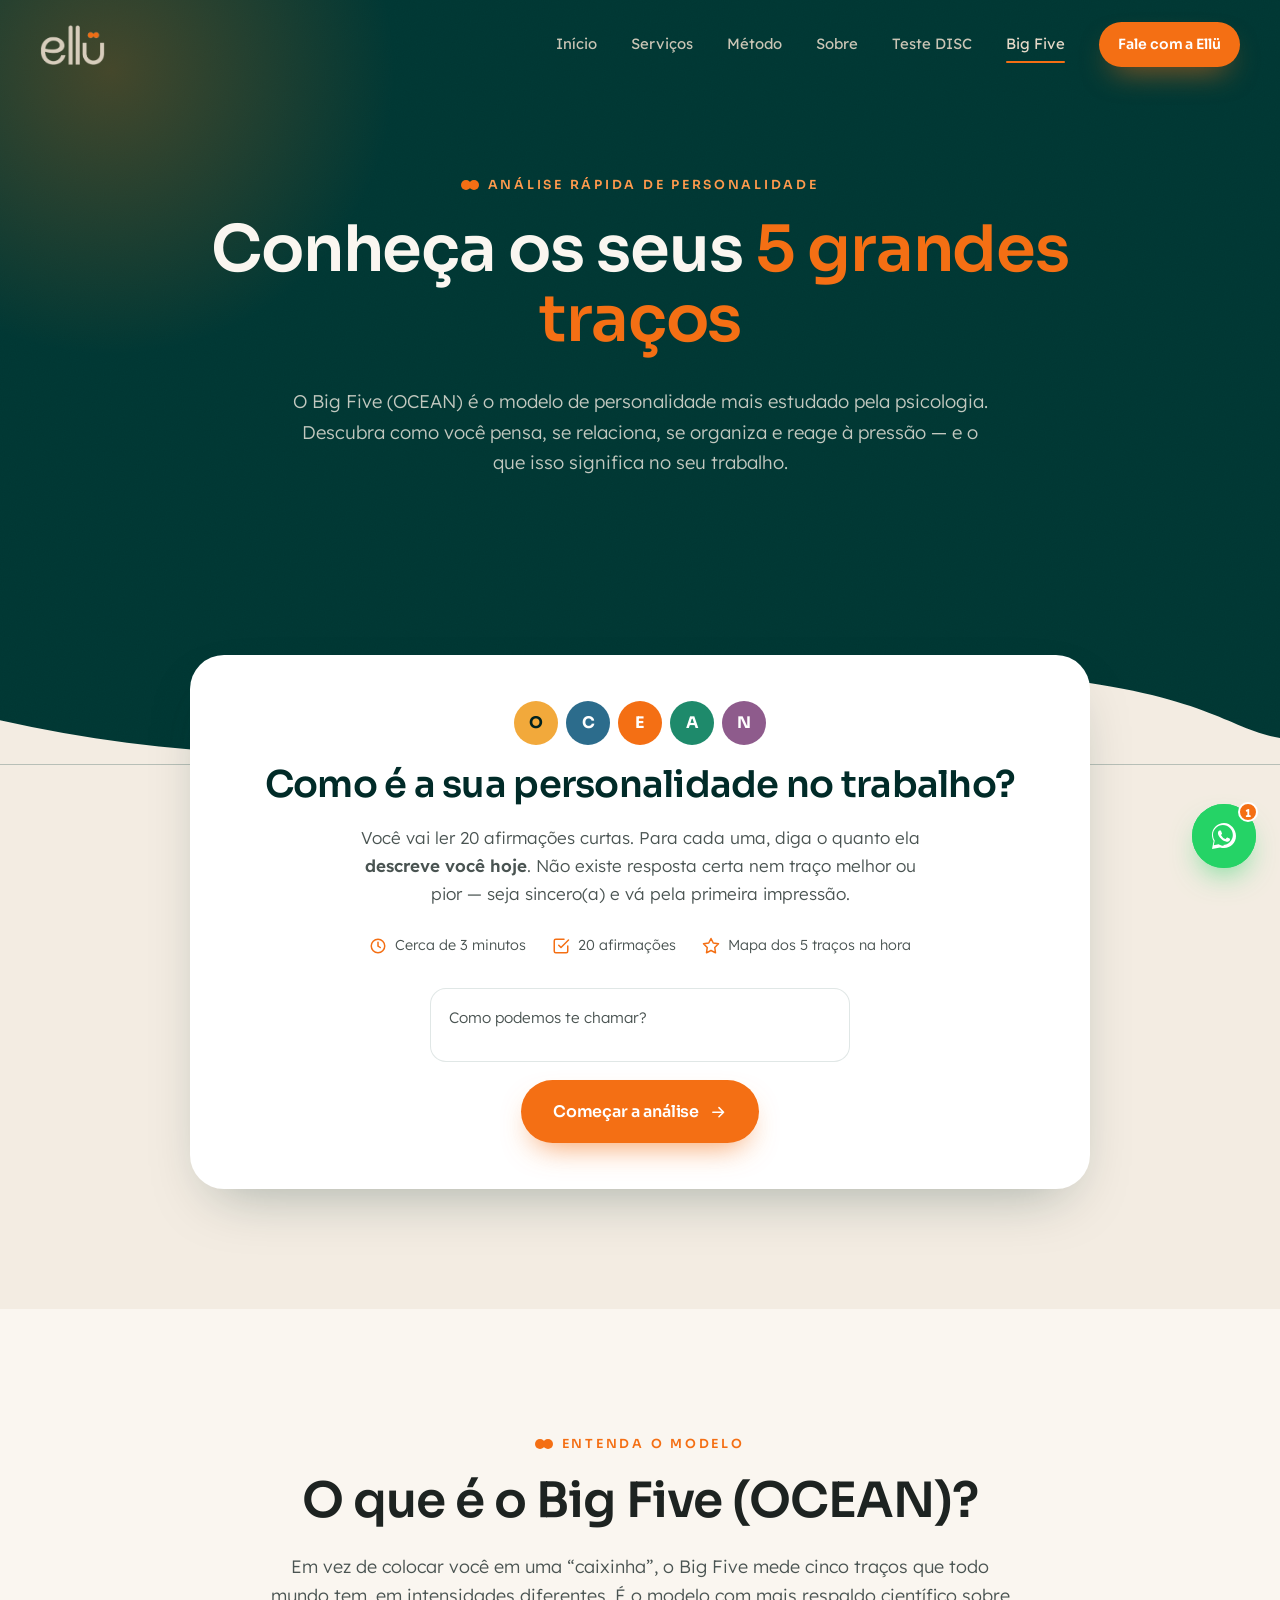
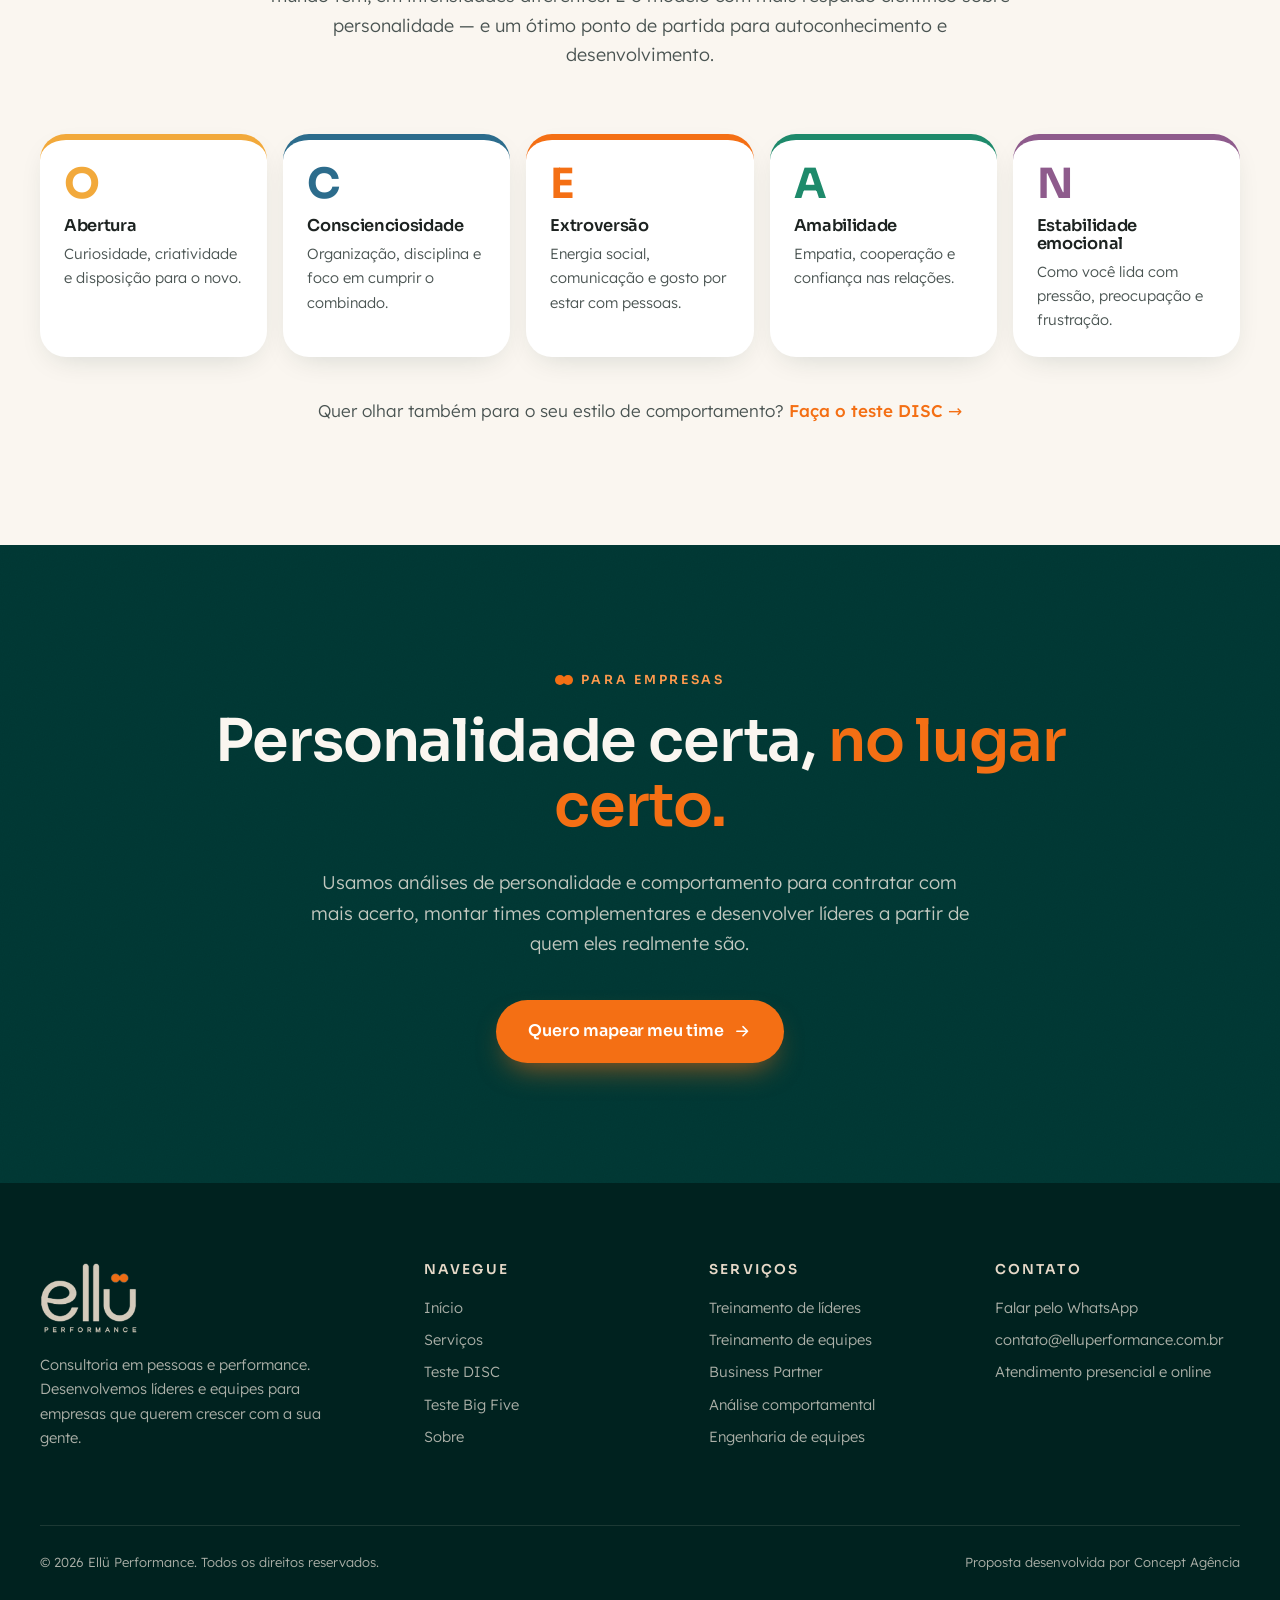
==== bigfive.html @ 571044a8 "Versao inicial do projeto" ====
<!DOCTYPE html>
<html lang="pt-BR">
<head>
  <meta charset="UTF-8">
  <meta name="viewport" content="width=device-width, initial-scale=1">
  <title>Teste Big Five gratuito — Ellü Performance</title>
  <meta name="description" content="Faça uma análise rápida dos seus 5 grandes traços de personalidade (Big Five / OCEAN) e veja como eles aparecem no seu trabalho.">
  <meta name="theme-color" content="#013A36">
  <link rel="icon" href="assets/img/logo-green.png">
  <link rel="preconnect" href="https://fonts.googleapis.com">
  <link rel="preconnect" href="https://fonts.gstatic.com" crossorigin>
  <link href="https://fonts.googleapis.com/css2?family=Lexend:wght@300;400;500&family=Sora:wght@300;400;600;700&display=swap" rel="stylesheet">
  <link rel="stylesheet" href="assets/css/style.css">
</head>
<body>

<header class="site-header">
  <div class="container">
    <a href="index.html" class="brand" aria-label="Ellü Performance — início"><img src="assets/img/logo-cream.png" alt="Ellü Performance"></a>
    <button class="nav-toggle" aria-label="Abrir menu" aria-expanded="false"><span></span><span></span><span></span></button>
    <nav class="nav">
      <a href="index.html">Início</a>
      <a href="servicos.html">Serviços</a>
      <a href="index.html#metodo">Método</a>
      <a href="index.html#sobre">Sobre</a>
      <a href="disc.html">Teste DISC</a>
      <a href="bigfive.html" class="is-active">Big Five</a>
      <a href="#" class="btn btn--orange" data-contact="menu">Fale com a Ellü</a>
    </nav>
  </div>
</header>

<main>
  <section class="page-hero grain on-dark" style="padding-bottom:0">
    <div class="container" style="text-align:center">
      <span class="eyebrow reveal"><span class="dots"></span> Análise rápida de personalidade</span>
      <h1 class="reveal" data-delay="1" style="margin-inline:auto">Conheça os seus <span class="hl">5 grandes traços</span></h1>
      <p class="lead reveal" data-delay="2" style="margin-inline:auto">O Big Five (OCEAN) é o modelo de personalidade mais estudado pela psicologia. Descubra como você pensa, se relaciona, se organiza e reage à pressão — e o que isso significa no seu trabalho.</p>
    </div>
    <svg class="wave" viewBox="0 0 1440 120" preserveAspectRatio="none" aria-hidden="true" style="margin-top:180px"><path fill="#F3ECE2" d="M0 70c180 40 360 50 560 20S960 0 1160 20s220 60 280 70v30H0z"/></svg>
  </section>

  <section class="disc-app">
    <div class="container">
      <div class="disc-card b5" id="bigfive">

        <!-- Intro -->
        <div class="disc-screen disc-intro is-active" data-screen="intro">
          <div class="b5-letters" aria-hidden="true"><span>O</span><span>C</span><span>E</span><span>A</span><span>N</span></div>
          <h2>Como é a sua personalidade no trabalho?</h2>
          <p>Você vai ler 20 afirmações curtas. Para cada uma, diga o quanto ela <strong>descreve você hoje</strong>. Não existe resposta certa nem traço melhor ou pior — seja sincero(a) e vá pela primeira impressão.</p>
          <div class="disc-facts">
            <span><svg viewBox="0 0 24 24" fill="none" stroke="currentColor" stroke-width="2" stroke-linecap="round"><circle cx="12" cy="12" r="9"/><path d="M12 7v5l3 2"/></svg> Cerca de 3 minutos</span>
            <span><svg viewBox="0 0 24 24" fill="none" stroke="currentColor" stroke-width="2" stroke-linecap="round" stroke-linejoin="round"><path d="M9 11l3 3L22 4"/><path d="M21 12v7a2 2 0 0 1-2 2H5a2 2 0 0 1-2-2V5a2 2 0 0 1 2-2h11"/></svg> 20 afirmações</span>
            <span><svg viewBox="0 0 24 24" fill="none" stroke="currentColor" stroke-width="2" stroke-linecap="round" stroke-linejoin="round"><path d="M12 2l3 6 7 1-5 5 1 7-6-3-6 3 1-7-5-5 7-1z"/></svg> Mapa dos 5 traços na hora</span>
          </div>
          <form class="disc-start" novalidate>
            <div class="qfield big"><input id="b5-name" name="nome" placeholder=" " autocomplete="given-name"><label for="b5-name">Como podemos te chamar?</label></div>
            <button type="submit" class="btn btn--orange btn--lg">Começar a análise
              <svg viewBox="0 0 24 24" fill="none" stroke="currentColor" stroke-width="2" stroke-linecap="round" stroke-linejoin="round"><path d="M5 12h14M13 6l6 6-6 6"/></svg></button>
          </form>
        </div>

        <!-- Afirmações -->
        <div class="disc-screen disc-q" data-screen="quiz">
          <div class="disc-q-top">
            <span class="disc-q-count">Afirmação <span class="qn">1</span> de 20</span>
            <div class="disc-bar b5-bar"><i></i></div>
          </div>
          <p class="b5-ask">O quanto esta frase descreve você?</p>
          <h3 class="disc-q-title b5-statement"></h3>
          <div class="likert" role="radiogroup" aria-label="Escolha de 1 a 5">
            <button type="button" class="lk" data-v="1"><i></i><span>Discordo totalmente</span></button>
            <button type="button" class="lk" data-v="2"><i></i><span>Discordo</span></button>
            <button type="button" class="lk" data-v="3"><i></i><span>Neutro</span></button>
            <button type="button" class="lk" data-v="4"><i></i><span>Concordo</span></button>
            <button type="button" class="lk" data-v="5"><i></i><span>Concordo totalmente</span></button>
          </div>
          <div class="qnav">
            <button type="button" class="qback disc-back"><svg viewBox="0 0 24 24" fill="none" stroke="currentColor" stroke-width="2" stroke-linecap="round" stroke-linejoin="round"><path d="M19 12H5M11 18l-6-6 6-6"/></svg> Voltar</button>
            <span class="tip">Dica: use as teclas 1 a 5</span>
          </div>
        </div>

        <!-- Processando -->
        <div class="disc-screen disc-loading" data-screen="loading">
          <div class="b5-spin"><i></i><i></i><i></i><i></i><i></i></div>
          <h3 style="color:var(--green-900)">Calculando seus 5 traços…</h3>
          <p style="color:var(--ink-soft)">Estamos desenhando o seu mapa de personalidade.</p>
        </div>

        <!-- Resultado -->
        <div class="disc-screen disc-result" data-screen="result"></div>

      </div>
    </div>
  </section>

  <!-- Os 5 fatores -->
  <section class="sec">
    <div class="container">
      <div class="sec-head center">
        <span class="eyebrow reveal"><span class="dots"></span> Entenda o modelo</span>
        <h2 class="reveal" data-delay="1">O que é o Big Five (OCEAN)?</h2>
        <p class="reveal" data-delay="2">Em vez de colocar você em uma “caixinha”, o Big Five mede cinco traços que todo mundo tem, em intensidades diferentes. É o modelo com mais respaldo científico sobre personalidade — e um ótimo ponto de partida para autoconhecimento e desenvolvimento.</p>
      </div>
      <div class="b5-grid">
        <div class="profile-card reveal" style="border-color:var(--b5-o)"><b style="color:var(--b5-o)">O</b><h3>Abertura</h3><p>Curiosidade, criatividade e disposição para o novo.</p></div>
        <div class="profile-card reveal" data-delay="1" style="border-color:var(--b5-c)"><b style="color:var(--b5-c)">C</b><h3>Conscienciosidade</h3><p>Organização, disciplina e foco em cumprir o combinado.</p></div>
        <div class="profile-card reveal" data-delay="2" style="border-color:var(--b5-e)"><b style="color:var(--b5-e)">E</b><h3>Extroversão</h3><p>Energia social, comunicação e gosto por estar com pessoas.</p></div>
        <div class="profile-card reveal" data-delay="3" style="border-color:var(--b5-a)"><b style="color:var(--b5-a)">A</b><h3>Amabilidade</h3><p>Empatia, cooperação e confiança nas relações.</p></div>
        <div class="profile-card reveal" data-delay="4" style="border-color:var(--b5-n)"><b style="color:var(--b5-n)">N</b><h3>Estabilidade emocional</h3><p>Como você lida com pressão, preocupação e frustração.</p></div>
      </div>
      <p class="b5-also reveal">Quer olhar também para o seu estilo de comportamento? <a href="disc.html">Faça o teste DISC →</a></p>
    </div>
  </section>

  <section class="sec sec--green grain on-dark cta-band">
    <div class="container">
      <span class="eyebrow reveal"><span class="dots"></span> Para empresas</span>
      <h2 class="reveal" data-delay="1" style="color:var(--cream-50)">Personalidade certa, <span class="hl">no lugar certo.</span></h2>
      <p class="reveal" data-delay="2" style="color:rgba(243,236,226,.8)">Usamos análises de personalidade e comportamento para contratar com mais acerto, montar times complementares e desenvolver líderes a partir de quem eles realmente são.</p>
      <div class="hero-ctas reveal" data-delay="3">
        <a href="#" class="btn btn--orange btn--lg" data-contact="big five - mapa do time">Quero mapear meu time
          <svg viewBox="0 0 24 24" fill="none" stroke="currentColor" stroke-width="2" stroke-linecap="round" stroke-linejoin="round"><path d="M5 12h14M13 6l6 6-6 6"/></svg></a>
      </div>
    </div>
  </section>
</main>

<footer class="site-footer">
  <div class="container">
    <div class="footer-grid">
      <div>
        <img class="logo" src="assets/img/logo-cream-full.png" alt="Ellü Performance">
        <p style="max-width:22em">Consultoria em pessoas e performance. Desenvolvemos líderes e equipes para empresas que querem crescer com a sua gente.</p>
      </div>
      <div>
        <h4>Navegue</h4>
        <ul><li><a href="index.html">Início</a></li><li><a href="servicos.html">Serviços</a></li><li><a href="disc.html">Teste DISC</a></li><li><a href="bigfive.html">Teste Big Five</a></li><li><a href="index.html#sobre">Sobre</a></li></ul>
      </div>
      <div>
        <h4>Serviços</h4>
        <ul><li><a href="servicos.html#lideres">Treinamento de líderes</a></li><li><a href="servicos.html#equipes">Treinamento de equipes</a></li><li><a href="servicos.html#business-partner">Business Partner</a></li><li><a href="servicos.html#analise">Análise comportamental</a></li><li><a href="servicos.html#engenharia">Engenharia de equipes</a></li></ul>
      </div>
      <div>
        <h4>Contato</h4>
        <ul><li><a href="#" data-contact="rodape">Falar pelo WhatsApp</a></li><li>contato@elluperformance.com.br</li><li>Atendimento presencial e online</li></ul>
      </div>
    </div>
    <div class="footer-bottom"><span>© <span id="year"></span> Ellü Performance. Todos os direitos reservados.</span><span>Proposta desenvolvida por Concept Agência</span></div>
  </div>
</footer>

<script src="assets/js/main.js"></script>
<script src="assets/js/bigfive.js"></script>
</body>
</html>
---- assets/css/style.css ----
/* =========================================================
   ELLÜ PERFORMANCE — Proposta de site (Concept Agência)
   Paleta e linguagem extraídas do logotipo e dos posts:
   verde-petróleo profundo, laranja vibrante, creme quente,
   formas em arco, círculos suaves e textura granulada.
   ========================================================= */

:root {
  --green-950: #00221F;
  --green-900: #012B28;
  --green-800: #013A36;
  --green-700: #0A4A44;
  --green-600: #145C54;
  --orange: #F46F14;
  --orange-600: #DE5E07;
  --orange-300: #FF9A4D;
  --cream: #E6D9C8;
  --cream-100: #F3ECE2;
  --cream-50: #FAF6F0;
  --ink: #1D2321;
  --ink-soft: #4A5452;
  --line: rgba(1, 58, 54, .12);

  --d: #F46F14;
  --i: #F2A93B;
  --s: #1E8A6B;
  --c: #2C6C8C;

  --font-display: "Sora", system-ui, sans-serif;
  --font-body: "Lexend", system-ui, sans-serif;

  --radius: 22px;
  --radius-lg: 36px;
  --shadow: 0 24px 60px -24px rgba(1, 43, 40, .35);
  --shadow-soft: 0 10px 30px -12px rgba(1, 43, 40, .18);
  --ease: cubic-bezier(.22, 1, .36, 1);
  --container: 1200px;
  --grain: url("data:image/svg+xml;utf8,<svg xmlns='http://www.w3.org/2000/svg' width='180' height='180'><filter id='n'><feTurbulence type='fractalNoise' baseFrequency='.85' numOctaves='3' stitchTiles='stitch'/><feColorMatrix values='0 0 0 0 0  0 0 0 0 0  0 0 0 0 0  0 0 0 .55 0'/></filter><rect width='100%' height='100%' filter='url(%23n)'/></svg>");
}

*, *::before, *::after { box-sizing: border-box; }
html { scroll-behavior: smooth; -webkit-text-size-adjust: 100%; }
body {
  margin: 0;
  font-family: var(--font-body);
  font-weight: 300;
  font-size: 17px;
  line-height: 1.65;
  color: var(--ink);
  background: var(--cream-50);
  -webkit-font-smoothing: antialiased;
  overflow-x: hidden;
}
main { overflow-x: clip; }
img { max-width: 100%; display: block; }
a { color: inherit; text-decoration: none; }
button { font: inherit; cursor: pointer; }
h1, h2, h3, h4 { font-family: var(--font-display); font-weight: 600; line-height: 1.1; margin: 0 0 .5em; letter-spacing: -.02em; }
p { margin: 0 0 1em; }
strong { font-weight: 600; }

.container { width: min(var(--container), 100% - 40px); margin-inline: auto; }
.sr-only { position: absolute; width: 1px; height: 1px; overflow: hidden; clip: rect(0 0 0 0); }

/* grain texture like the posts */
.grain { position: relative; isolation: isolate; }
.grain::after {
  content: ""; position: absolute; inset: 0; z-index: -1; pointer-events: none;
  background-image: var(--grain); opacity: .13; mix-blend-mode: overlay;
}

/* ---------- Brand motif: the two orange dots of the "ü" ---------- */
.dots { display: inline-flex; align-items: center; gap: 0; vertical-align: middle; }
.dots::before, .dots::after {
  content: ""; width: .62em; height: .62em; border-radius: 50%; background: var(--orange);
}
.dots::after { margin-left: -.14em; }

.eyebrow {
  display: inline-flex; align-items: center; gap: .7em;
  font-family: var(--font-display); font-size: .78rem; font-weight: 600;
  letter-spacing: .22em; text-transform: uppercase; color: var(--orange);
  margin-bottom: 1.2rem;
}
.eyebrow .dots { font-size: 1rem; }
.on-dark .eyebrow { color: var(--orange-300); }

.hl { color: var(--orange); }
.hl-box {
  display: inline; background: var(--green-800); color: var(--cream-50);
  padding: .02em .28em; border-radius: .22em; box-decoration-break: clone; -webkit-box-decoration-break: clone;
}
.hl-box--orange { background: var(--orange); color: #fff; }

/* ---------- Buttons ---------- */
.btn {
  display: inline-flex; align-items: center; justify-content: center; gap: .6em;
  border: 0; border-radius: 999px; padding: 1em 1.7em;
  font-family: var(--font-display); font-weight: 600; font-size: .95rem; letter-spacing: -.005em;
  transition: transform .35s var(--ease), box-shadow .35s var(--ease), background .25s, color .25s;
  white-space: nowrap;
}
.btn svg { width: 1.15em; height: 1.15em; flex: none; transition: transform .35s var(--ease); }
.btn:hover svg { transform: translateX(3px); }
.btn--orange { background: var(--orange); color: #fff; box-shadow: 0 14px 30px -12px rgba(244, 111, 20, .7); }
.btn--orange:hover { background: var(--orange-600); transform: translateY(-2px); }
.btn--green { background: var(--green-800); color: var(--cream-50); }
.btn--green:hover { background: var(--green-700); transform: translateY(-2px); }
.btn--ghost { background: transparent; color: currentColor; box-shadow: inset 0 0 0 1.5px currentColor; }
.btn--ghost:hover { background: rgba(255,255,255,.08); transform: translateY(-2px); }
.btn--cream { background: var(--cream-50); color: var(--green-800); }
.btn--cream:hover { background: #fff; transform: translateY(-2px); }
.btn--lg { padding: 1.15em 2em; font-size: 1rem; }

/* ---------- Header ---------- */
.site-header {
  position: fixed; inset: 0 0 auto; z-index: 50;
  transition: background .4s var(--ease), box-shadow .4s, padding .4s var(--ease);
  padding: 22px 0;
}
.site-header.is-solid { background: rgba(1, 43, 40, .94); backdrop-filter: blur(14px); padding: 12px 0; box-shadow: 0 10px 30px -18px rgba(0,0,0,.5); }
.site-header .container { display: flex; align-items: center; justify-content: space-between; gap: 24px; }
.brand img { height: 40px; width: auto; transition: height .4s var(--ease); }
.site-header.is-solid .brand img { height: 34px; }
.nav { display: flex; align-items: center; gap: 34px; }
.nav a:not(.btn) {
  color: var(--cream); font-size: .93rem; font-weight: 400; position: relative; opacity: .88;
}
.nav a:not(.btn)::after {
  content: ""; position: absolute; left: 0; right: 0; bottom: -6px; height: 2px; border-radius: 2px;
  background: var(--orange); transform: scaleX(0); transform-origin: left; transition: transform .35s var(--ease);
}
.nav a:not(.btn):hover, .nav a.is-active { opacity: 1; }
.nav a:not(.btn):hover::after, .nav a.is-active::after { transform: scaleX(1); }
.nav .btn { padding: .78em 1.35em; font-size: .88rem; }
.nav-toggle { display: none; background: none; border: 0; width: 44px; height: 44px; padding: 10px; color: var(--cream); }
.nav-toggle span { display: block; height: 2px; background: currentColor; border-radius: 2px; margin: 5px 0; transition: transform .3s, opacity .3s; }

/* ---------- Hero ---------- */
.hero {
  position: relative; background: var(--green-800); color: var(--cream-50);
  padding: 128px 0 0; overflow: hidden;
}
.hero::before { /* soft glow circles like the posts */
  content: ""; position: absolute; width: 760px; height: 760px; border-radius: 50%;
  right: -180px; top: -160px; background: radial-gradient(circle, rgba(20,92,84,.85), rgba(20,92,84,0) 68%);
}
.hero .container { position: relative; display: grid; grid-template-columns: 1.1fr .9fr; gap: 48px; align-items: end; }
.hero h1 { font-size: clamp(2.3rem, 4vw, 3.6rem); font-weight: 600; letter-spacing: -.03em; line-height: 1.06; margin-bottom: .55em; }
.hero h1 .ln { display: block; }
.hero h1 .thin { font-weight: 300; }
.hero-copy { padding-bottom: 96px; }
.hero-copy p.lead { font-size: 1.15rem; color: rgba(243,236,226,.82); max-width: 30em; margin-bottom: 2em; }
.hero-ctas { display: flex; flex-wrap: wrap; gap: 14px; }
.hero-proof { display: flex; align-items: center; gap: 14px; margin-top: 36px; font-size: .9rem; color: rgba(243,236,226,.7); }
.hero-proof .chips { display: flex; }
.hero-proof .chips span {
  width: 38px; height: 38px; border-radius: 50%; display: grid; place-items: center;
  font-family: var(--font-display); font-weight: 700; font-size: .8rem; color: #fff;
  border: 2px solid var(--green-800); margin-left: -8px;
}
.hero-proof .chips span:first-child { margin-left: 0; }

.hero-visual { position: relative; justify-self: center; width: min(440px, 100%); }
.arch {
  position: relative; border-radius: 999px 999px 0 0; overflow: hidden; aspect-ratio: 334 / 600;
  background: var(--green-700);
}
.arch img { width: 100%; height: 100%; object-fit: cover; object-position: top center; }
.hero-visual { width: min(520px, 100%); }
.hero .arch { box-shadow: 0 0 0 1px rgba(230,217,200,.22); aspect-ratio: 520 / 650; }
.hero .arch img { object-position: center 18%; }
.hero > .wave { position: relative; z-index: 1; margin-top: -4vw; margin-bottom: -2px; }
.marquee + .sec { padding-top: 96px; }
@media (min-width: 901px) { .hero .float-card--a { top: 15%; } }
.hero-visual .ring {
  position: absolute; inset: -26px -26px auto; aspect-ratio: 1; border: 1.5px solid rgba(244,111,20,.55); border-radius: 50%;
  pointer-events: none; animation: spin 40s linear infinite; border-style: dashed;
}
@keyframes spin { to { transform: rotate(360deg); } }
.float-card {
  position: absolute; background: var(--cream-50); color: var(--ink); border-radius: 18px;
  padding: 14px 18px; box-shadow: var(--shadow); font-size: .82rem; line-height: 1.35; display: flex; gap: 12px; align-items: center;
  animation: bob 6s ease-in-out infinite;
}
.float-card strong { display: block; font-family: var(--font-display); font-size: .92rem; color: var(--green-800); }
.float-card .ico { width: 40px; height: 40px; border-radius: 12px; display: grid; place-items: center; background: var(--orange); color: #fff; flex: none; }
.float-card .ico svg { width: 20px; height: 20px; }
.float-card--a { left: -70px; top: 30%; }
.float-card--b { right: -40px; bottom: 16%; animation-delay: -3s; }
@keyframes bob { 50% { transform: translateY(-10px); } }

.wave { display: block; width: 100%; height: auto; margin-top: -1px; }

/* ---------- Marquee ---------- */
/* Minimal straight ticker: thin lines, brand-green words, small orange "ü" dots, soft faded edges */
.marquee {
  width: min(var(--container), 100% - 40px); margin: 14px auto 0; overflow: hidden; padding: 22px 0;
  border-block: 1px solid var(--line); color: var(--green-800);
  -webkit-mask-image: linear-gradient(90deg, transparent, #000 12%, #000 88%, transparent);
          mask-image: linear-gradient(90deg, transparent, #000 12%, #000 88%, transparent);
}
.marquee__track { display: flex; gap: 40px; width: max-content; animation: marquee 48s linear infinite; }
.marquee span { font-family: var(--font-display); font-weight: 400; font-size: 1.05rem; letter-spacing: .01em; display: inline-flex; align-items: center; gap: 40px; white-space: nowrap; }
.marquee span::after { content: ""; width: 5px; height: 5px; border-radius: 50%; background: var(--orange); box-shadow: 7px 0 0 var(--orange); margin-right: 7px; }
@keyframes marquee { to { transform: translateX(-50%); } }

/* ---------- Sections ---------- */
.sec { padding: 120px 0; position: relative; }
.sec--cream { background: var(--cream-100); }
.sec--green { background: var(--green-800); color: var(--cream-50); }
.sec--deep { background: var(--green-900); color: var(--cream-50); }
.sec--orange { background: var(--orange); color: var(--green-950); overflow: hidden; }
.sec-head { max-width: 760px; margin-bottom: 64px; }
.sec-head.center { margin-inline: auto; text-align: center; }
.sec-head h2 { font-size: clamp(2rem, 3.8vw, 3.2rem); }
.sec-head p { font-size: 1.12rem; color: var(--ink-soft); }
.on-dark .sec-head p, .sec--green .sec-head p, .sec--deep .sec-head p { color: rgba(243,236,226,.75); }

/* bubbles for orange sections */
.bubbles span { position: absolute; border-radius: 50%; background: rgba(255,255,255,.09); pointer-events: none; }

/* ---------- Pain section ---------- */
.pain-grid { display: grid; grid-template-columns: .9fr 1.1fr; gap: 70px; align-items: center; }
.pain-photo { position: relative; }
.pain-photo .arch { aspect-ratio: 4/5; border-radius: 280px 280px 28px 28px; }
.pain-photo .tag {
  position: absolute; right: -24px; bottom: 40px; background: var(--green-800); color: var(--cream-50);
  border-radius: 20px; padding: 20px 22px; max-width: 250px; font-size: .9rem; box-shadow: var(--shadow);
}
.pain-photo .tag b { font-family: var(--font-display); font-size: 1.05rem; color: var(--orange-300); display: block; margin-bottom: 4px; }
.pain-list { list-style: none; padding: 0; margin: 28px 0 36px; display: grid; gap: 12px; }
.pain-list li {
  display: flex; gap: 14px; align-items: flex-start; background: #fff; border-radius: 16px; padding: 16px 18px;
  box-shadow: var(--shadow-soft); font-size: .98rem; transition: transform .35s var(--ease);
}
.pain-list li:hover { transform: translateX(6px); }
.pain-list li::before {
  content: ""; flex: none; width: 26px; height: 26px; border-radius: 50%; margin-top: 1px;
  background: var(--orange) url("data:image/svg+xml;utf8,<svg xmlns='http://www.w3.org/2000/svg' viewBox='0 0 24 24' fill='none' stroke='white' stroke-width='3' stroke-linecap='round'><path d='M12 7v6M12 17h.01'/></svg>") center/16px no-repeat;
}

/* ---------- Services cards ---------- */
.svc-grid { display: grid; grid-template-columns: repeat(6, 1fr); gap: 20px; }
.svc-card {
  grid-column: span 2; position: relative; background: #fff; border-radius: var(--radius-lg); padding: 34px 30px 30px;
  display: flex; flex-direction: column; min-height: 330px; overflow: hidden;
  transition: transform .45s var(--ease), box-shadow .45s var(--ease), background .45s, color .45s;
  box-shadow: var(--shadow-soft);
}
.svc-card:nth-child(4), .svc-card:nth-child(5) { grid-column: span 3; }
.svc-card .num { font-family: var(--font-display); font-size: .82rem; color: var(--orange); font-weight: 600; letter-spacing: .1em; }
.svc-card .icon {
  width: 62px; height: 62px; border-radius: 20px; background: var(--cream-100); display: grid; place-items: center;
  color: var(--green-800); margin: 18px 0 22px; transition: background .45s, color .45s;
}
.svc-card .icon svg { width: 30px; height: 30px; }
.svc-card h3 { font-size: 1.4rem; margin-bottom: .45em; }
.svc-card p { color: var(--ink-soft); font-size: .96rem; flex: 1; transition: color .45s; }
.svc-card .more { font-family: var(--font-display); font-weight: 600; font-size: .9rem; color: var(--green-800); display: inline-flex; gap: 8px; align-items: center; transition: color .45s, gap .35s var(--ease); }
.svc-card .more svg { width: 18px; height: 18px; }
.svc-card::before {
  content: ""; position: absolute; width: 260px; height: 260px; border-radius: 50%; right: -120px; top: -120px;
  background: var(--orange); opacity: .08; transition: transform .6s var(--ease), opacity .45s;
}
.svc-card:hover { transform: translateY(-8px); background: var(--green-800); color: var(--cream-50); box-shadow: var(--shadow); }
.svc-card:hover p { color: rgba(243,236,226,.78); }
.svc-card:hover .icon { background: var(--orange); color: #fff; }
.svc-card:hover .more { color: var(--orange-300); gap: 14px; }
.svc-card:hover::before { transform: scale(1.6); opacity: .18; }

/* ---------- DISC teaser ---------- */
.disc-teaser { display: grid; grid-template-columns: 1fr 1fr; gap: 70px; align-items: center; }
.disc-quad { display: grid; grid-template-columns: 1fr 1fr; gap: 14px; position: relative; }
.disc-quad .q {
  aspect-ratio: 1; border-radius: 28px; padding: 26px; display: flex; flex-direction: column; align-items: center; justify-content: center; gap: 8px;
  color: #fff; position: relative; overflow: hidden; transition: transform .45s var(--ease); text-align: center;
}
.disc-quad .q:hover { transform: scale(1.03); }
.disc-quad .q:nth-child(1) { background: var(--d); border-radius: 160px 28px 28px 28px; }
.disc-quad .q:nth-child(2) { background: var(--i); border-radius: 28px 160px 28px 28px; color: var(--green-950); }
.disc-quad .q:nth-child(3) { background: var(--c); border-radius: 28px 28px 28px 160px; }
.disc-quad .q:nth-child(4) { background: var(--s); border-radius: 28px 28px 160px 28px; }
.disc-quad .q b { font-family: var(--font-display); font-size: 4.4rem; line-height: 1; font-weight: 700; }
.disc-quad .q span { font-family: var(--font-display); font-weight: 600; font-size: 1.05rem; }
.disc-quad .q:nth-child(1), .disc-quad .q:nth-child(2) { justify-content: flex-start; padding-top: 22%; }
.disc-quad .q:nth-child(3), .disc-quad .q:nth-child(4) { justify-content: flex-end; padding-bottom: 22%; }
.disc-quad .q:nth-child(3) b, .disc-quad .q:nth-child(4) b { order: -1; }
.disc-quad .center {
  position: absolute; left: 50%; top: 50%; translate: -50% -50%; width: 120px; height: 120px; border-radius: 50%;
  background: var(--green-900); color: var(--cream); display: grid; place-items: center; text-align: center;
  font-family: var(--font-display); font-size: .78rem; font-weight: 600; letter-spacing: .1em; text-transform: uppercase;
  box-shadow: 0 0 0 10px var(--green-800);
}
.check-list { list-style: none; padding: 0; margin: 0 0 34px; display: grid; gap: 10px; }
.check-list li { display: flex; gap: 12px; align-items: flex-start; }
.check-list li::before {
  content: ""; flex: none; width: 22px; height: 22px; margin-top: 3px; border-radius: 50%;
  background: var(--orange) url("data:image/svg+xml;utf8,<svg xmlns='http://www.w3.org/2000/svg' viewBox='0 0 24 24' fill='none' stroke='white' stroke-width='3.2' stroke-linecap='round' stroke-linejoin='round'><path d='M5 12.5l4.5 4.5L19 7.5'/></svg>") center/13px no-repeat;
}

/* ---------- Method ---------- */
.steps { display: grid; grid-template-columns: repeat(4, 1fr); gap: 24px; counter-reset: step; position: relative; }
.steps::before { content: ""; position: absolute; left: 6%; right: 6%; top: 34px; height: 2px; background: repeating-linear-gradient(90deg, rgba(230,217,200,.35) 0 8px, transparent 8px 16px); }
.step { position: relative; }
.step .n {
  width: 68px; height: 68px; border-radius: 50%; background: var(--green-800); border: 2px solid var(--orange);
  display: grid; place-items: center; font-family: var(--font-display); font-weight: 700; font-size: 1.3rem; color: var(--orange-300);
  margin-bottom: 26px; position: relative; transition: background .4s, color .4s;
}
.step:hover .n { background: var(--orange); color: #fff; }
.step h3 { font-size: 1.25rem; }
.step p { color: rgba(243,236,226,.72); font-size: .95rem; }

/* ---------- About ---------- */
.about { display: grid; grid-template-columns: .85fr 1.15fr; gap: 80px; align-items: center; }
.about-photo { position: relative; }
.about-photo .arch { aspect-ratio: 390 / 640; border-radius: 999px 999px 32px 32px; }
.about-photo .badge {
  position: absolute; left: -30px; bottom: 50px; width: 140px; height: 140px; border-radius: 50%;
  background: var(--green-800); color: var(--cream); display: grid; place-items: center; text-align: center;
  font-family: var(--font-display); font-size: .78rem; font-weight: 600; line-height: 1.3; padding: 18px; box-shadow: var(--shadow);
}
.about-photo .badge img { width: 74px; margin: 0 auto 6px; }
.about h2 { font-size: clamp(2rem, 3.6vw, 3rem); }
.quote {
  margin: 34px 0; padding: 28px 30px 28px 34px; border-left: 4px solid var(--orange); background: #fff; border-radius: 0 22px 22px 0;
  font-size: 1.08rem; box-shadow: var(--shadow-soft);
}
.quote cite { display: block; margin-top: 12px; font-style: normal; font-size: .85rem; color: var(--ink-soft); }
.quote cite b { color: var(--orange); font-weight: 600; }
.media-pill {
  display: inline-flex; align-items: center; gap: 10px; border: 1.5px solid var(--green-800); color: var(--green-800);
  padding: .55em 1.1em; border-radius: 12px; font-family: var(--font-display); font-weight: 600; font-size: .9rem; margin-bottom: 18px;
}
.media-pill svg { width: 18px; height: 18px; }

/* ---------- Instagram ---------- */
.insta-grid { display: grid; grid-template-columns: repeat(4, 1fr); gap: 16px; }
.insta-grid a { position: relative; border-radius: 20px; overflow: hidden; aspect-ratio: 4/5; display: block; }
.insta-grid img { width: 100%; height: 100%; object-fit: cover; transition: transform .7s var(--ease); }
.insta-grid a::after {
  content: ""; position: absolute; inset: 0; background: rgba(1,43,40,.55) url("data:image/svg+xml;utf8,<svg xmlns='http://www.w3.org/2000/svg' viewBox='0 0 24 24' fill='none' stroke='white' stroke-width='1.8'><rect x='3' y='3' width='18' height='18' rx='5'/><circle cx='12' cy='12' r='4'/><circle cx='17.5' cy='6.5' r='.6' fill='white'/></svg>") center/44px no-repeat;
  opacity: 0; transition: opacity .4s;
}
.insta-grid a:hover img { transform: scale(1.06); }
.insta-grid a:hover::after { opacity: 1; }

/* ---------- CTA band ---------- */
.cta-band { text-align: center; }
.cta-band h2 { font-size: clamp(2.2rem, 4.6vw, 4rem); max-width: 16em; margin-inline: auto; color: var(--green-950); }
.cta-band p { font-size: 1.15rem; max-width: 36em; margin: 0 auto 2.2em; color: rgba(0,34,31,.8); }
.cta-band .hero-ctas { justify-content: center; }

/* ---------- Footer ---------- */
.site-footer { background: var(--green-950); color: rgba(243,236,226,.7); padding: 80px 0 34px; font-size: .92rem; }
.footer-grid { display: grid; grid-template-columns: 1.4fr 1fr 1fr 1fr; gap: 40px; }
.site-footer h4 { color: var(--cream); font-size: .85rem; letter-spacing: .16em; text-transform: uppercase; margin-bottom: 18px; }
.site-footer ul { list-style: none; margin: 0; padding: 0; display: grid; gap: 8px; }
.site-footer a:hover { color: var(--orange-300); }
.site-footer .logo { height: 70px; width: auto; margin-bottom: 20px; }
.footer-bottom { margin-top: 60px; padding-top: 26px; border-top: 1px solid rgba(230,217,200,.12); display: flex; justify-content: space-between; gap: 20px; flex-wrap: wrap; font-size: .82rem; }
.socials { display: flex; gap: 10px; margin-top: 20px; }
.socials a { width: 42px; height: 42px; border-radius: 50%; border: 1px solid rgba(230,217,200,.25); display: grid; place-items: center; transition: background .3s, border-color .3s; }
.socials a:hover { background: var(--orange); border-color: var(--orange); color: #fff; }
.socials svg { width: 18px; height: 18px; }

/* ---------- Page hero (inner pages) ---------- */
.page-hero { background: var(--green-800); color: var(--cream-50); padding: 170px 0 0; position: relative; overflow: hidden; }
.page-hero::before {
  content: ""; position: absolute; width: 620px; height: 620px; border-radius: 50%; left: -200px; top: -240px;
  background: radial-gradient(circle, rgba(244,111,20,.28), rgba(244,111,20,0) 65%);
}
.page-hero .container { position: relative; }
.page-hero h1 { font-size: clamp(2.4rem, 5vw, 4.2rem); max-width: 14em; }
.page-hero p.lead { font-size: 1.15rem; color: rgba(243,236,226,.8); max-width: 38em; }
.page-hero .wave { margin-top: 70px; }

/* ---------- Services page ---------- */
.svc-detail { display: grid; grid-template-columns: 1fr 1fr; gap: 80px; align-items: center; padding: 70px 0; border-bottom: 1px solid var(--line); }
.svc-detail:last-child { border-bottom: 0; }
.svc-detail:nth-child(even) .svc-media { order: 2; }
.svc-media { position: relative; border-radius: var(--radius-lg); overflow: hidden; aspect-ratio: 5/4; }
.svc-media img { width: 100%; height: 100%; object-fit: cover; }
.svc-media--shape { display: grid; place-items: center; background: var(--green-800); }
.svc-media--orange { background: var(--orange); }
.svc-media--cream { background: var(--cream); }
.svc-media .big-ico { width: 46%; color: var(--cream); position: relative; z-index: 1; }
.svc-media--orange .big-ico { color: #fff; }
.svc-media--cream .big-ico { color: var(--green-800); }
.svc-media .circ { position: absolute; border-radius: 50%; background: rgba(255,255,255,.08); }
.svc-media--cream .circ { background: rgba(1,58,54,.06); }
.svc-detail .label { font-family: var(--font-display); color: var(--orange); font-weight: 600; font-size: .85rem; letter-spacing: .18em; text-transform: uppercase; margin-bottom: 14px; display: block; }
.svc-detail h2 { font-size: clamp(1.9rem, 3.2vw, 2.7rem); }
.svc-detail p { color: var(--ink-soft); }
.svc-meta { display: grid; grid-template-columns: 1fr 1fr; gap: 14px; margin: 26px 0 30px; }
.svc-meta div { background: #fff; border-radius: 16px; padding: 16px 18px; box-shadow: var(--shadow-soft); }
.svc-meta b { display: block; font-family: var(--font-display); font-size: .78rem; letter-spacing: .12em; text-transform: uppercase; color: var(--orange); margin-bottom: 4px; font-weight: 600; }
.svc-meta span { font-size: .93rem; }
.svc-detail { scroll-margin-top: 110px; }
.svc-nav { position: sticky; top: 58px; z-index: 20; background: var(--cream-50); border-bottom: 1px solid var(--line); }
.svc-nav .container { display: flex; gap: 8px; overflow-x: auto; padding: 14px 0; scrollbar-width: none; }
.svc-nav a { flex: none; padding: .55em 1.1em; border-radius: 999px; font-size: .88rem; font-weight: 400; color: var(--green-800); border: 1px solid var(--line); transition: background .3s, color .3s; }
.svc-nav a:hover, .svc-nav a.is-active { background: var(--green-800); color: var(--cream-50); }

.formats { display: grid; grid-template-columns: repeat(3, 1fr); gap: 20px; }
.format { border: 1px solid rgba(230,217,200,.18); border-radius: var(--radius); padding: 30px; transition: background .4s, border-color .4s; }
.format:hover { background: rgba(255,255,255,.04); border-color: var(--orange); }
.format h3 { font-size: 1.25rem; }
.format p { color: rgba(243,236,226,.72); font-size: .95rem; margin: 0; }
.format .ico { width: 52px; height: 52px; border-radius: 16px; background: var(--orange); color: #fff; display: grid; place-items: center; margin-bottom: 20px; }
.format .ico svg { width: 26px; height: 26px; }

.faq { max-width: 860px; margin: 0 auto; display: grid; gap: 12px; }
.faq details { background: #fff; border-radius: 18px; padding: 0 26px; box-shadow: var(--shadow-soft); }
.faq summary { list-style: none; cursor: pointer; padding: 22px 0; font-family: var(--font-display); font-weight: 600; font-size: 1.05rem; display: flex; justify-content: space-between; gap: 20px; align-items: center; }
.faq summary::-webkit-details-marker { display: none; }
.faq summary::after { content: "+"; flex: none; width: 32px; height: 32px; border-radius: 50%; background: var(--cream-100); display: grid; place-items: center; font-size: 1.3rem; color: var(--orange); transition: transform .3s var(--ease), background .3s; }
.faq details[open] summary::after { transform: rotate(45deg); background: var(--orange); color: #fff; }
.faq details p { color: var(--ink-soft); padding-bottom: 22px; margin: 0; }

/* ---------- Reveal animation ---------- */
.reveal { opacity: 0; transform: translateY(34px); transition: opacity .9s var(--ease), transform .9s var(--ease); }
.reveal.is-in { opacity: 1; transform: none; }
.reveal[data-delay="1"] { transition-delay: .1s; }
.reveal[data-delay="2"] { transition-delay: .2s; }
.reveal[data-delay="3"] { transition-delay: .3s; }
.reveal[data-delay="4"] { transition-delay: .4s; }

/* =========================================================
   Floating WhatsApp
   ========================================================= */
.wa-float {
  position: fixed; right: 24px; bottom: 24px; z-index: 60; display: flex; align-items: center; gap: 12px;
  border: 0; background: none; padding: 0;
}
.wa-float .bubble {
  background: #fff; color: var(--ink); font-size: .85rem; line-height: 1.35; padding: 12px 16px; border-radius: 16px 16px 4px 16px;
  box-shadow: var(--shadow); max-width: 230px; text-align: left; opacity: 0; transform: translateY(8px) scale(.96);
  transition: opacity .4s var(--ease), transform .4s var(--ease); pointer-events: none;
}
.wa-float .bubble b { font-family: var(--font-display); color: var(--green-800); }
.wa-float.show-bubble .bubble { opacity: 1; transform: none; }
.wa-float .wa-btn {
  width: 64px; height: 64px; border-radius: 50%; background: #25D366; color: #fff; display: grid; place-items: center; flex: none;
  box-shadow: 0 14px 30px -10px rgba(37,211,102,.7); position: relative; transition: transform .35s var(--ease);
}
.wa-float .wa-btn::before { content: ""; position: absolute; inset: 0; border-radius: 50%; border: 2px solid #25D366; animation: pulse 2.2s ease-out infinite; }
.wa-float:hover .wa-btn { transform: scale(1.08); }
.wa-float .wa-btn svg { width: 32px; height: 32px; }
.wa-float .wa-btn i { position: absolute; top: -2px; right: -2px; width: 20px; height: 20px; border-radius: 50%; background: var(--orange); color: #fff; font-style: normal; font-size: .7rem; font-weight: 700; display: grid; place-items: center; border: 2px solid #fff; }
@keyframes pulse { from { transform: scale(1); opacity: .8; } to { transform: scale(1.6); opacity: 0; } }

/* =========================================================
   Qualification popup
   ========================================================= */
.qmodal { position: fixed; inset: 0; z-index: 100; display: grid; place-items: center; padding: 20px; visibility: hidden; }
.qmodal.is-open { visibility: visible; }
.qmodal__backdrop { position: absolute; inset: 0; background: rgba(0,26,24,.72); backdrop-filter: blur(6px); opacity: 0; transition: opacity .4s; }
.qmodal.is-open .qmodal__backdrop { opacity: 1; }
.qmodal__card {
  position: relative; width: min(620px, 100%); max-height: calc(100dvh - 40px); overflow: auto;
  background: var(--cream-50); border-radius: 30px; box-shadow: 0 40px 100px -30px rgba(0,0,0,.6);
  opacity: 0; transform: translateY(30px) scale(.97); transition: opacity .45s var(--ease), transform .45s var(--ease);
}
.qmodal.is-open .qmodal__card { opacity: 1; transform: none; }
.qmodal__top {
  background: var(--green-800); color: var(--cream-50); padding: 26px 30px 22px; position: relative; overflow: hidden;
}
.qmodal__top::before { content: ""; position: absolute; right: -70px; top: -90px; width: 220px; height: 220px; border-radius: 50%; background: rgba(244,111,20,.22); }
.qmodal__brand { display: flex; align-items: center; gap: 12px; position: relative; }
.qmodal__brand .av { width: 46px; height: 46px; border-radius: 50%; overflow: hidden; border: 2px solid var(--orange); flex: none; }
.qmodal__brand .av img { width: 100%; height: 100%; object-fit: cover; object-position: top; }
.qmodal__brand b { font-family: var(--font-display); display: block; font-size: .98rem; }
.qmodal__brand small { font-size: .78rem; color: rgba(243,236,226,.7); display: flex; align-items: center; gap: 6px; }
.qmodal__brand small::before { content: ""; width: 8px; height: 8px; border-radius: 50%; background: #3BD67A; }
.qmodal__close { position: absolute; right: 18px; top: 18px; width: 38px; height: 38px; border-radius: 50%; border: 0; background: rgba(255,255,255,.1); color: var(--cream-50); display: grid; place-items: center; z-index: 2; transition: background .3s; }
.qmodal__close:hover { background: var(--orange); }
.qmodal__close svg { width: 18px; height: 18px; }
.qprogress { margin-top: 20px; display: flex; align-items: center; gap: 12px; font-size: .78rem; color: rgba(243,236,226,.75); position: relative; }
.qprogress__bar { flex: 1; height: 6px; background: rgba(255,255,255,.12); border-radius: 6px; overflow: hidden; }
.qprogress__bar i { display: block; height: 100%; width: 0; background: linear-gradient(90deg, var(--orange), var(--orange-300)); border-radius: 6px; transition: width .6s var(--ease); }

.qbody { padding: 30px 30px 26px; }
.qstep { display: none; animation: stepIn .5s var(--ease); }
.qstep.is-active { display: block; }
@keyframes stepIn { from { opacity: 0; transform: translateX(24px); } to { opacity: 1; transform: none; } }
.qstep.back { animation-name: stepBack; }
@keyframes stepBack { from { opacity: 0; transform: translateX(-24px); } to { opacity: 1; transform: none; } }
.qstep .kicker { font-family: var(--font-display); font-size: .74rem; font-weight: 600; letter-spacing: .2em; text-transform: uppercase; color: var(--orange); margin-bottom: 10px; display: block; }
.qstep h3 { font-size: clamp(1.35rem, 3vw, 1.7rem); color: var(--green-900); margin-bottom: .35em; }
.qstep .hint { color: var(--ink-soft); font-size: .92rem; margin-bottom: 22px; }
.qopts { display: grid; gap: 10px; }
.qopts.two { grid-template-columns: 1fr 1fr; }
.qopt {
  position: relative; display: flex; align-items: center; gap: 14px; text-align: left; width: 100%;
  background: #fff; border: 1.5px solid var(--line); border-radius: 16px; padding: 14px 16px; color: var(--ink); font-size: .95rem; font-weight: 400;
  transition: border-color .25s, background .25s, transform .25s var(--ease), box-shadow .25s;
}
.qopt:hover { border-color: var(--orange); transform: translateY(-2px); box-shadow: var(--shadow-soft); }
.qopt .k { flex: none; min-width: 30px; padding: 0 6px; height: 30px; border-radius: 10px; background: var(--cream-100); display: grid; place-items: center; font-family: var(--font-display); font-size: .78rem; font-weight: 700; color: var(--green-800); transition: background .25s, color .25s; }
.qopt .em { font-size: 1.3rem; flex: none; width: 30px; text-align: center; }
.qopt small { display: block; color: var(--ink-soft); font-size: .8rem; }
.qopt.is-selected { border-color: var(--orange); background: #FFF4EC; }
.qopt.is-selected .k { background: var(--orange); color: #fff; }
.qopt.multi::after {
  content: ""; margin-left: auto; flex: none; width: 22px; height: 22px; border-radius: 7px; border: 1.5px solid var(--line); background: #fff center/13px no-repeat;
}
.qopt.multi.is-selected::after { background-color: var(--orange); border-color: var(--orange); background-image: url("data:image/svg+xml;utf8,<svg xmlns='http://www.w3.org/2000/svg' viewBox='0 0 24 24' fill='none' stroke='white' stroke-width='3.4' stroke-linecap='round' stroke-linejoin='round'><path d='M5 12.5l4.5 4.5L19 7.5'/></svg>"); }

.heat { display: grid; grid-template-columns: repeat(3, 1fr); gap: 10px; }
.heat .qopt { flex-direction: column; text-align: center; padding: 20px 12px; gap: 8px; }
.heat .qopt .em { font-size: 1.8rem; width: auto; }
.heat .qopt b { font-family: var(--font-display); font-weight: 600; font-size: .95rem; }

.qfield { position: relative; margin-bottom: 14px; }
.qfield input {
  width: 100%; border: 1.5px solid var(--line); background: #fff; border-radius: 16px; padding: 22px 18px 10px; font: inherit; font-size: 1rem; color: var(--ink);
  transition: border-color .25s, box-shadow .25s; outline: none;
}
.qfield label { position: absolute; left: 19px; top: 17px; font-size: .95rem; color: var(--ink-soft); pointer-events: none; transition: all .2s var(--ease); }
.qfield input:focus { border-color: var(--orange); box-shadow: 0 0 0 4px rgba(244,111,20,.12); }
.qfield input:focus + label, .qfield input:not(:placeholder-shown) + label { top: 7px; font-size: .72rem; color: var(--orange); font-weight: 500; }
.qfield.big input { font-family: var(--font-display); font-size: 1.3rem; padding: 26px 20px 12px; }
.qfield.has-error input { border-color: #D64545; }
.qerr { color: #C23B3B; font-size: .82rem; min-height: 1.2em; margin: -4px 0 10px; }

.qinsight {
  display: none; gap: 12px; align-items: flex-start; margin-top: 16px; padding: 14px 16px; border-radius: 16px;
  background: var(--green-800); color: var(--cream-50); font-size: .88rem; line-height: 1.5; animation: stepIn .5s var(--ease);
}
.qinsight.show { display: flex; }
.qinsight .dots { font-size: .9rem; margin-top: 4px; flex: none; }

.qnav { display: flex; align-items: center; justify-content: space-between; gap: 12px; margin-top: 24px; }
.qback { background: none; border: 0; color: var(--ink-soft); font-size: .9rem; display: inline-flex; align-items: center; gap: 6px; padding: 8px 4px; }
.qback:hover { color: var(--green-800); }
.qback svg { width: 16px; height: 16px; }
.qback[hidden] { visibility: hidden; display: inline-flex; }
.qnext[disabled] { opacity: .45; pointer-events: none; }
.qprivacy { display: flex; gap: 8px; align-items: center; font-size: .76rem; color: var(--ink-soft); margin-top: 16px; }
.qprivacy svg { width: 14px; height: 14px; flex: none; color: var(--s); }

.qdone { text-align: center; }
.qdone .seal {
  width: 92px; height: 92px; border-radius: 50%; background: var(--orange); color: #fff; margin: 4px auto 20px; display: grid; place-items: center;
  box-shadow: 0 0 0 10px rgba(244,111,20,.15); animation: pop .6s var(--ease);
}
.qdone .seal svg { width: 44px; height: 44px; }
@keyframes pop { from { transform: scale(.4); opacity: 0; } }
.qsummary { text-align: left; background: #fff; border-radius: 18px; padding: 6px 18px; margin: 20px 0 22px; box-shadow: var(--shadow-soft); }
.qsummary div { display: flex; justify-content: space-between; gap: 16px; padding: 11px 0; border-bottom: 1px dashed var(--line); font-size: .88rem; }
.qsummary div:last-child { border-bottom: 0; }
.qsummary dt { color: var(--ink-soft); flex: none; }
.qsummary dd { margin: 0; text-align: right; font-weight: 500; color: var(--green-900); }
.btn--wa { background: #25D366; color: #fff; width: 100%; box-shadow: 0 14px 30px -12px rgba(37,211,102,.7); }
.btn--wa:hover { background: #1EBE5A; transform: translateY(-2px); }

body.modal-open { overflow: hidden; }

/* =========================================================
   DISC test page
   ========================================================= */
.disc-app { background: var(--cream-100); padding: 40px 0 120px; }
.disc-card {
  max-width: 820px; margin: -150px auto 0; position: relative; z-index: 3; background: #fff; border-radius: 34px; box-shadow: var(--shadow);
  padding: 46px 50px; min-height: 480px;
}
.disc-screen { display: none; animation: stepIn .5s var(--ease); }
.disc-screen.is-active { display: block; }
.disc-intro { text-align: center; }
.disc-intro h2 { font-size: clamp(1.7rem, 3vw, 2.3rem); color: var(--green-900); }
.disc-intro p { color: var(--ink-soft); max-width: 34em; margin-inline: auto; }
.disc-facts { display: flex; justify-content: center; gap: 26px; flex-wrap: wrap; margin: 26px 0 30px; font-size: .9rem; color: var(--ink-soft); }
.disc-facts span { display: inline-flex; align-items: center; gap: 8px; }
.disc-facts svg { width: 18px; height: 18px; color: var(--orange); }
.disc-intro .qfield { max-width: 420px; margin: 0 auto 18px; text-align: left; }

.disc-q-top { display: flex; justify-content: space-between; align-items: center; gap: 20px; margin-bottom: 26px; }
.disc-q-count { font-family: var(--font-display); font-weight: 600; color: var(--orange); font-size: .9rem; letter-spacing: .08em; }
.disc-bar { flex: 1; max-width: 420px; height: 8px; background: var(--cream-100); border-radius: 8px; overflow: hidden; }
.disc-bar i { display: block; height: 100%; width: 0; background: linear-gradient(90deg, var(--d), var(--i), var(--s), var(--c)); transition: width .6s var(--ease); border-radius: 8px; }
.disc-q h3 { font-size: clamp(1.4rem, 2.8vw, 2rem); color: var(--green-900); margin-bottom: 26px; min-height: 2.2em; }
.disc-opts { display: grid; grid-template-columns: 1fr 1fr; gap: 12px; }
.disc-opts .qopt { padding: 18px; min-height: 84px; font-size: 1rem; }
.disc-q .qnav { margin-top: 28px; }
.disc-q .tip { font-size: .85rem; color: var(--ink-soft); }

.disc-loading { text-align: center; padding: 60px 0; }
.disc-loading .spin { width: 80px; height: 80px; margin: 0 auto 26px; position: relative; }
.disc-loading .spin i { position: absolute; width: 28px; height: 28px; border-radius: 50%; animation: orbit 1.4s var(--ease) infinite; }
.disc-loading .spin i:nth-child(1) { background: var(--d); left: 0; top: 0; }
.disc-loading .spin i:nth-child(2) { background: var(--i); right: 0; top: 0; animation-delay: .15s; }
.disc-loading .spin i:nth-child(3) { background: var(--s); right: 0; bottom: 0; animation-delay: .3s; }
.disc-loading .spin i:nth-child(4) { background: var(--c); left: 0; bottom: 0; animation-delay: .45s; }
@keyframes orbit { 50% { transform: scale(.4); } }

.disc-result-head { display: grid; grid-template-columns: 1fr auto; gap: 30px; align-items: center; margin-bottom: 34px; }
.disc-result-head .kicker { font-family: var(--font-display); font-size: .78rem; letter-spacing: .2em; text-transform: uppercase; color: var(--orange); font-weight: 600; }
.disc-result-head h2 { font-size: clamp(1.9rem, 3.6vw, 2.8rem); color: var(--green-900); margin: .25em 0 .3em; }
.disc-result-head p { color: var(--ink-soft); margin: 0; }
.disc-letter { width: 130px; height: 130px; border-radius: 50%; display: grid; place-items: center; font-family: var(--font-display); font-weight: 700; font-size: 3.6rem; color: #fff; position: relative; }
.disc-letter small { position: absolute; bottom: -10px; background: var(--green-900); color: var(--cream); font-size: .72rem; padding: 4px 12px; border-radius: 999px; letter-spacing: .1em; }
.disc-bars { display: grid; gap: 14px; margin-bottom: 36px; }
.disc-bars .row { display: grid; grid-template-columns: 140px 1fr 52px; gap: 14px; align-items: center; font-size: .92rem; }
.disc-bars .row b { font-family: var(--font-display); font-weight: 600; }
.disc-bars .track { height: 14px; background: var(--cream-100); border-radius: 14px; overflow: hidden; }
.disc-bars .track i { display: block; height: 100%; width: 0; border-radius: 14px; transition: width 1.3s var(--ease); }
.disc-bars .pct { text-align: right; font-family: var(--font-display); font-weight: 600; color: var(--green-900); }
.disc-cols { display: grid; grid-template-columns: 1fr 1fr; gap: 16px; margin-bottom: 16px; }
.disc-box { background: var(--cream-50); border-radius: 22px; padding: 24px 24px 14px; }
.disc-box h4 { font-size: 1rem; color: var(--green-900); display: flex; align-items: center; gap: 10px; }
.disc-box h4 .dots { font-size: .7rem; }
.disc-box ul { padding-left: 1.1em; margin: 0 0 10px; font-size: .93rem; color: var(--ink-soft); }
.disc-box ul li { margin-bottom: 6px; }
.disc-box p { font-size: .93rem; color: var(--ink-soft); }
.disc-box--wide { grid-column: 1 / -1; }
.disc-combo { background: var(--green-800); color: var(--cream-50); border-radius: 22px; padding: 26px; margin: 16px 0 26px; }
.disc-combo h4 { color: var(--orange-300); font-size: 1rem; }
.disc-combo p { color: rgba(243,236,226,.82); margin: 0; font-size: .95rem; }
.disc-cta {
  border-radius: 26px; background: var(--orange); color: #fff; padding: 34px; display: grid; grid-template-columns: 1fr auto; gap: 24px; align-items: center; position: relative; overflow: hidden;
}
.disc-cta::before { content: ""; position: absolute; right: -60px; top: -80px; width: 240px; height: 240px; border-radius: 50%; background: rgba(255,255,255,.12); }
.disc-cta h3 { font-size: 1.45rem; margin-bottom: .3em; position: relative; }
.disc-cta p { margin: 0; color: rgba(255,255,255,.9); font-size: .95rem; position: relative; }
.disc-cta .btn { position: relative; }
.disc-actions { display: flex; justify-content: center; gap: 18px; margin-top: 22px; flex-wrap: wrap; }
.disc-actions button { background: none; border: 0; color: var(--ink-soft); font-size: .88rem; text-decoration: underline; text-underline-offset: 4px; }
.disc-actions button:hover { color: var(--orange); }
.disc-note { font-size: .78rem; color: var(--ink-soft); text-align: center; margin-top: 22px; }

.profiles-grid { display: grid; grid-template-columns: repeat(4, 1fr); gap: 18px; }
.profile-card { background: #fff; border-radius: 26px; padding: 28px; box-shadow: var(--shadow-soft); border-top: 6px solid; }
.profile-card b { font-family: var(--font-display); font-size: 2.6rem; line-height: 1; display: block; margin-bottom: 12px; }
.profile-card h3 { font-size: 1.15rem; margin-bottom: .4em; }
.profile-card p { font-size: .92rem; color: var(--ink-soft); margin: 0; }

/* =========================================================
   Big Five (OCEAN) page — reuses the DISC card/screens
   ========================================================= */
:root { --b5-o: #F2A93B; --b5-c: #2C6C8C; --b5-e: #F46F14; --b5-a: #1E8A6B; --b5-n: #8E5B8C; }
.b5 { max-width: 900px; }
.b5-letters { display: flex; justify-content: center; gap: 8px; margin-bottom: 20px; }
.b5-letters span {
  width: 44px; height: 44px; border-radius: 50%; display: grid; place-items: center; color: #fff;
  font-family: var(--font-display); font-weight: 700; font-size: 1rem; animation: bob 5s ease-in-out infinite;
}
.b5-letters span:nth-child(1) { background: var(--b5-o); color: var(--green-950); }
.b5-letters span:nth-child(2) { background: var(--b5-c); animation-delay: -1s; }
.b5-letters span:nth-child(3) { background: var(--b5-e); animation-delay: -2s; }
.b5-letters span:nth-child(4) { background: var(--b5-a); animation-delay: -3s; }
.b5-letters span:nth-child(5) { background: var(--b5-n); animation-delay: -4s; }

.b5-bar i { background: linear-gradient(90deg, var(--b5-o), var(--b5-c), var(--b5-e), var(--b5-a), var(--b5-n)); }
.b5-ask { text-align: center; font-size: .9rem; color: var(--ink-soft); margin: 0 0 6px; }
.disc-q h3.b5-statement { text-align: center; max-width: 22em; margin: 0 auto 38px; min-height: 2.5em; display: grid; place-items: center; }

/* Escala 1–5: círculos que crescem nas pontas */
.likert { display: grid; grid-template-columns: repeat(5, 1fr); gap: 10px; align-items: start; max-width: 640px; margin: 0 auto; position: relative; }
.likert::before { content: ""; position: absolute; left: 10%; right: 10%; top: 28px; height: 2px; background: var(--cream-100); }
.lk { background: none; border: 0; padding: 0; display: flex; flex-direction: column; align-items: center; gap: 12px; color: var(--ink-soft); font-size: .8rem; line-height: 1.25; text-align: center; position: relative; }
.lk i {
  display: grid; place-items: center; border-radius: 50%; border: 2.5px solid; background: #fff; height: 56px; width: 56px;
  transition: transform .25s var(--ease), background .25s, box-shadow .25s;
}
.lk i::after { content: ""; width: 40%; height: 40%; border-radius: 50%; background: #fff; transform: scale(0); transition: transform .25s var(--ease); }
.lk[data-v="1"] i, .lk[data-v="5"] i { transform: scale(1); }
.lk[data-v="2"] i, .lk[data-v="4"] i { transform: scale(.8); }
.lk[data-v="3"] i { transform: scale(.62); }
.lk[data-v="1"] i, .lk[data-v="2"] i { border-color: var(--green-700, #0E5A53); }
.lk[data-v="3"] i { border-color: #B9B2A6; }
.lk[data-v="4"] i, .lk[data-v="5"] i { border-color: var(--orange); }
.lk:hover i { box-shadow: 0 0 0 6px rgba(244,111,20,.12); }
.lk[data-v="1"]:hover i, .lk[data-v="2"]:hover i { box-shadow: 0 0 0 6px rgba(1,58,54,.1); }
.lk.is-selected i { background: currentColor; }
.lk.is-selected i::after { transform: scale(1); }
.lk[data-v="1"].is-selected i, .lk[data-v="2"].is-selected i { background: var(--green-700, #0E5A53); }
.lk[data-v="3"].is-selected i { background: #B9B2A6; }
.lk[data-v="4"].is-selected i, .lk[data-v="5"].is-selected i { background: var(--orange); }
.lk.is-selected span { color: var(--green-900); font-weight: 500; }

.b5-spin { width: 92px; height: 92px; margin: 0 auto 26px; position: relative; animation: spin 6s linear infinite; }
.b5-spin i { position: absolute; width: 24px; height: 24px; border-radius: 50%; left: 34px; top: 34px; animation: orbit 1.4s var(--ease) infinite; }
.b5-spin i:nth-child(1) { background: var(--b5-o); translate: 0 -34px; }
.b5-spin i:nth-child(2) { background: var(--b5-c); translate: 32px -10px; animation-delay: .12s; }
.b5-spin i:nth-child(3) { background: var(--b5-e); translate: 20px 28px; animation-delay: .24s; }
.b5-spin i:nth-child(4) { background: var(--b5-a); translate: -20px 28px; animation-delay: .36s; }
.b5-spin i:nth-child(5) { background: var(--b5-n); translate: -32px -10px; animation-delay: .48s; }

/* Resultado */
.b5-head { display: grid; grid-template-columns: 1fr 320px; gap: 26px; align-items: center; margin-bottom: 30px; }
.b5-head .kicker { font-family: var(--font-display); font-size: .78rem; letter-spacing: .2em; text-transform: uppercase; color: var(--orange); font-weight: 600; }
.b5-head h2 { font-size: clamp(1.8rem, 3.4vw, 2.6rem); color: var(--green-900); margin: .25em 0 .35em; }
.b5-head p { color: var(--ink-soft); margin: 0 0 .8em; }
.b5-summary { font-size: .9rem; padding: 12px 16px; background: var(--cream-50); border-radius: 14px; border-left: 3px solid var(--orange); }
.b5-summary b { color: var(--green-900); font-weight: 500; }
.b5-radar { width: 100%; height: auto; overflow: visible; }
.b5-radar .grid polygon, .b5-radar .grid line { fill: none; stroke: rgba(1,58,54,.12); stroke-width: 1; }
.b5-radar .grid polygon:last-of-type { stroke: rgba(1,58,54,.22); }
.b5-radar .shape { transform-origin: 170px 170px; transform: scale(0); transition: transform 1.2s var(--ease); }
.b5-radar.is-on .shape { transform: scale(1); }
.b5-radar .shape polygon { fill: rgba(244,111,20,.18); stroke: var(--orange); stroke-width: 2.5; stroke-linejoin: round; }
.b5-radar text { font-family: var(--font-display); font-size: 15px; }
.b5-radar .l { font-weight: 700; font-size: 17px; }
.b5-radar .v { fill: var(--green-900); font-weight: 600; }

.b5-traits { display: grid; gap: 14px; margin-bottom: 4px; }
.b5-trait { background: var(--cream-50); border-radius: 22px; padding: 22px 24px 18px; }
.b5-trait header { display: flex; align-items: center; gap: 12px; margin-bottom: 14px; }
.b5-badge { width: 36px; height: 36px; flex: none; border-radius: 50%; background: var(--tc); color: #fff; display: grid; place-items: center; font-family: var(--font-display); font-weight: 700; }
.b5-trait h4 { font-size: 1.05rem; color: var(--green-900); margin: 0; flex: 1; }
.b5-lv { font-size: .74rem; font-weight: 500; letter-spacing: .04em; padding: 4px 11px; border-radius: 999px; background: #fff; color: var(--green-800); border: 1px solid var(--line); }
.b5-pct { font-family: var(--font-display); font-weight: 700; font-size: 1.25rem; color: var(--green-900); min-width: 2.2em; text-align: right; }
.b5-scale { margin-bottom: 12px; }
.b5-scale .track { display: block; height: 10px; background: #fff; border-radius: 10px; overflow: hidden; }
.b5-scale .track i { display: block; height: 100%; width: 0; background: var(--tc); border-radius: 10px; transition: width 1.3s var(--ease); }
.b5-scale .poles { display: flex; justify-content: space-between; gap: 12px; margin-top: 6px; }
.b5-scale small { font-size: .74rem; color: var(--ink-soft); }
.b5-scale small:last-child { text-align: right; }
.b5-trait p { font-size: .93rem; color: var(--ink-soft); margin: 0 0 .5em; }
.b5-trait .b5-work { margin: 0; color: var(--ink); }
.b5-trait .b5-work b { font-weight: 500; color: var(--green-900); }
.disc-actions a { color: var(--ink-soft); font-size: .88rem; text-decoration: underline; text-underline-offset: 4px; }
.disc-actions a:hover { color: var(--orange); }

.b5-grid { display: grid; grid-template-columns: repeat(5, 1fr); gap: 16px; }
.b5-grid .profile-card { padding: 24px; }
.b5-grid .profile-card h3 { font-size: 1.02rem; }
.b5-also { text-align: center; margin: 40px 0 0; color: var(--ink-soft); }
.b5-also a { color: var(--orange); font-weight: 500; }
@media (max-width: 1080px) { .b5-grid { grid-template-columns: repeat(3, 1fr); } }
@media (max-width: 760px) {
  .b5-head { grid-template-columns: 1fr; text-align: center; }
  .b5-chart { order: -1; max-width: 290px; margin: 0 auto; }
  .b5-summary { text-align: left; }
  .b5-grid { grid-template-columns: 1fr 1fr; }
  .likert { gap: 4px; }
  .likert::before { top: 22px; }
  .lk { font-size: .68rem; gap: 8px; }
  .lk i { width: 44px; height: 44px; }
  .b5-trait { padding: 18px 18px 14px; }
  .b5-trait header { display: grid; grid-template-columns: auto 1fr auto; grid-template-areas: "b t p" "b l p"; column-gap: 12px; row-gap: 4px; }
  .b5-badge { grid-area: b; }
  .b5-trait h4 { grid-area: t; font-size: .98rem; }
  .b5-lv { grid-area: l; justify-self: start; font-size: .68rem; padding: 2px 9px; }
  .b5-pct { grid-area: p; }
  .b5 .disc-q .tip { display: none; }
}
@media (max-width: 480px) { .b5-grid { grid-template-columns: 1fr; } }

/* =========================================================
   Responsive
   ========================================================= */
@media (max-width: 1080px) {
  .float-card--a { left: -20px; }
  .float-card--b { right: -10px; }
  .svc-card, .svc-card:nth-child(4), .svc-card:nth-child(5) { grid-column: span 3; }
  .svc-card:nth-child(5) { grid-column: 1 / -1; }
  .profiles-grid { grid-template-columns: 1fr 1fr; }
}

@media (max-width: 900px) {
  body { font-size: 16px; }
  .nav {
    position: fixed; inset: 0; background: var(--green-900); flex-direction: column; justify-content: center; gap: 28px;
    opacity: 0; visibility: hidden; transition: opacity .4s, visibility .4s;
  }
  .nav a:not(.btn) { font-size: 1.5rem; font-family: var(--font-display); }
  .nav.is-open { opacity: 1; visibility: visible; }
  .nav-toggle { display: block; position: relative; z-index: 2; }
  .nav-toggle.is-open span:nth-child(1) { transform: translateY(7px) rotate(45deg); }
  .nav-toggle.is-open span:nth-child(2) { opacity: 0; }
  .nav-toggle.is-open span:nth-child(3) { transform: translateY(-7px) rotate(-45deg); }
  .brand { position: relative; z-index: 2; }

  .hero { padding-top: 120px; }
  .hero .container { grid-template-columns: 1fr; gap: 10px; }
  .hero-copy { padding-bottom: 30px; }
  .hero-visual { width: min(330px, 82%); }
  .float-card { font-size: .74rem; padding: 10px 12px; }
  .float-card .ico { width: 32px; height: 32px; }
  .float-card--a { left: -34px; top: 3%; }
  .float-card--b { right: -34px; }

  .sec { padding: 84px 0; }
  .sec-head { margin-bottom: 44px; }
  .pain-grid, .disc-teaser, .about, .svc-detail { grid-template-columns: 1fr; gap: 44px; }
  .pain-photo { max-width: 420px; margin: 0 auto; width: 100%; }
  .pain-photo .tag { right: -6px; }
  .about-photo { max-width: 360px; margin: 0 auto; width: 100%; }
  .about-photo .badge { left: -10px; width: 118px; height: 118px; }
  .svc-detail:nth-child(even) .svc-media { order: 0; }
  .steps { grid-template-columns: 1fr 1fr; gap: 34px 24px; }
  .steps::before { display: none; }
  .insta-grid { grid-template-columns: 1fr 1fr; }
  .footer-grid { grid-template-columns: 1fr 1fr; }
  .formats { grid-template-columns: 1fr; }
  .disc-card { padding: 34px 26px; margin-top: -110px; }
}

@media (max-width: 640px) {
  .container { width: calc(100% - 32px); }
  .btn { padding: .95em 1.4em; }
  .hero-ctas .btn { width: 100%; }
  .hero-proof { flex-wrap: wrap; }
  .svc-grid { grid-template-columns: 1fr; }
  .svc-card, .svc-card:nth-child(4), .svc-card:nth-child(5) { grid-column: auto; min-height: 0; }
  .disc-quad .q { padding: 18px; }
  .disc-quad .q b { font-size: 2.8rem; }
  .disc-quad .q span { font-size: .9rem; }
  .disc-quad .center { width: 90px; height: 90px; font-size: .64rem; }
  .steps { grid-template-columns: 1fr; }
  .footer-grid { grid-template-columns: 1fr; }
  .svc-meta { grid-template-columns: 1fr; }
  .marquee { padding: 16px 0; }
  .marquee span { font-size: .95rem; gap: 28px; }
  .marquee__track { gap: 28px; }
  .profiles-grid { grid-template-columns: 1fr; }

  .qmodal { padding: 0; place-items: end center; }
  .qmodal__card { border-radius: 26px 26px 0 0; max-height: 94dvh; }
  .qbody { padding: 24px 20px 22px; }
  .qmodal__top { padding: 22px 20px 18px; }
  .qopts.two { grid-template-columns: 1fr; }
  .heat { grid-template-columns: 1fr; }
  .heat .qopt { flex-direction: row; text-align: left; padding: 14px 16px; }
  .wa-float { right: 16px; bottom: 16px; }
  .wa-float .bubble { max-width: 190px; font-size: .8rem; }
  .wa-float .wa-btn { width: 58px; height: 58px; }

  .disc-card { padding: 28px 20px; border-radius: 26px; }
  .disc-opts { grid-template-columns: 1fr; }
  .disc-opts .qopt { min-height: 0; padding: 15px 16px; }
  .disc-result-head { grid-template-columns: 1fr; text-align: center; }
  .disc-letter { margin: 0 auto; order: -1; width: 110px; height: 110px; font-size: 3rem; }
  .disc-bars .row { grid-template-columns: 96px 1fr 44px; font-size: .84rem; }
  .disc-cols { grid-template-columns: 1fr; }
  .disc-cta { grid-template-columns: 1fr; text-align: center; padding: 28px 22px; }
  .disc-cta .btn { width: 100%; }
  .disc-q-top { flex-direction: column; align-items: stretch; gap: 10px; }
  .disc-bar { max-width: none; }
}

@media (prefers-reduced-motion: reduce) {
  *, *::before, *::after { animation: none !important; transition: none !important; }
  .reveal { opacity: 1; transform: none; }
}

/* dots on orange backgrounds */
.sec--orange .dots::before, .sec--orange .dots::after { background: var(--green-800); }
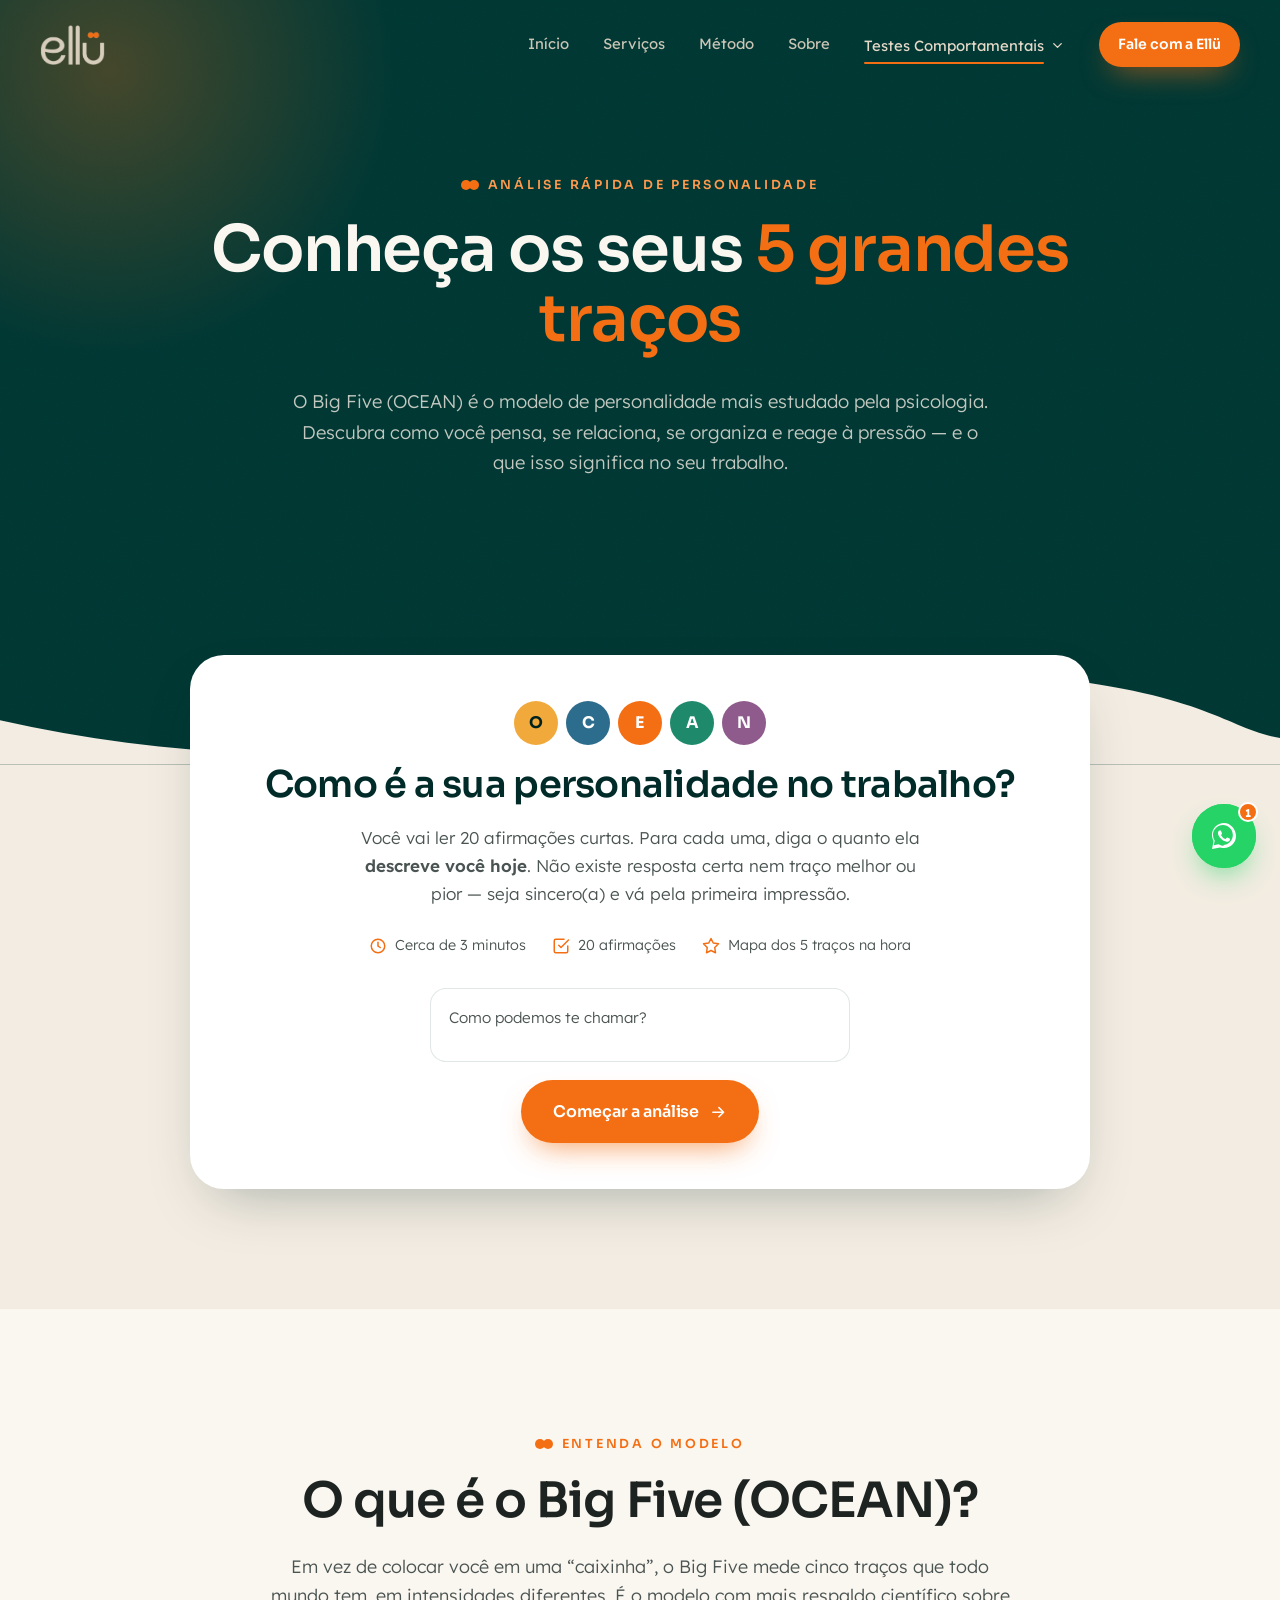
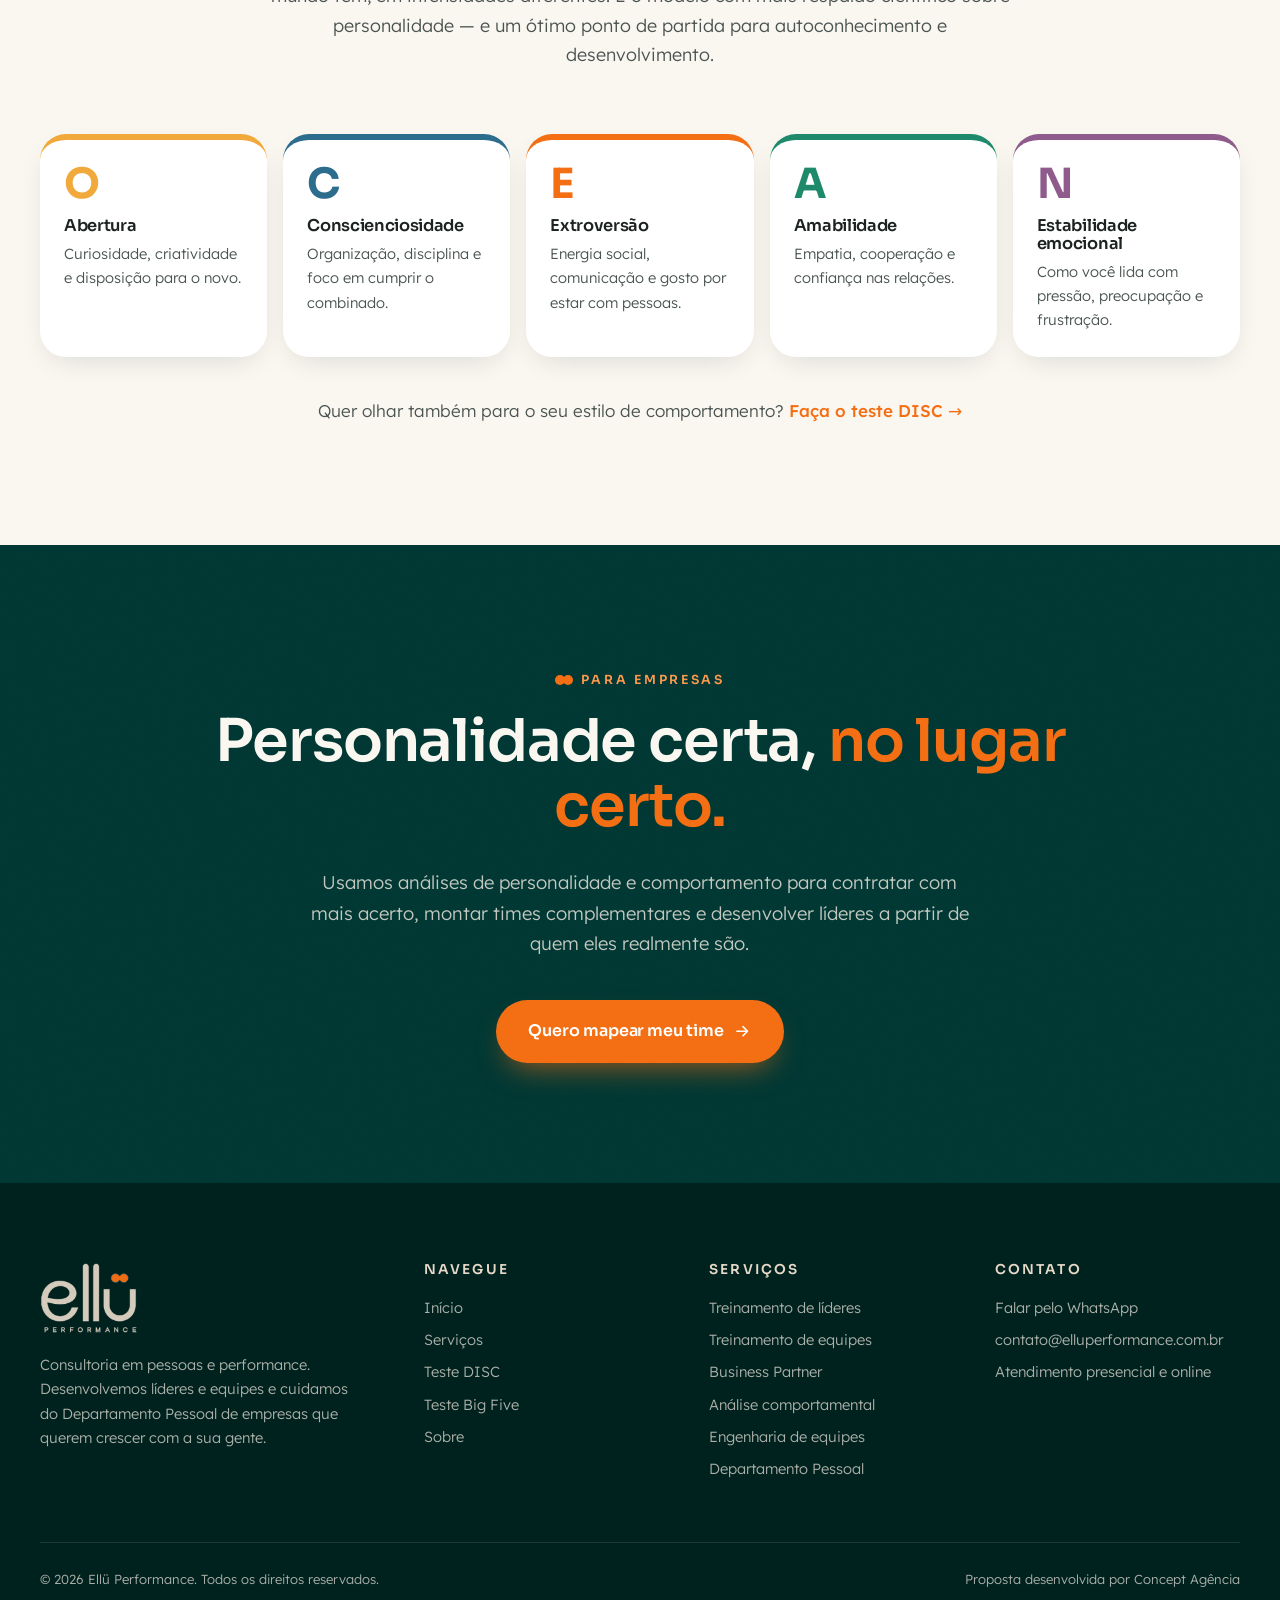
==== commit 2d66d3e5: "Adiciona Departamento Pessoal e submenu de Testes Comportamentais - Menu: "Teste DISC" e "Big Five" " ====
--- a/bigfive.html
+++ b/bigfive.html
@@ -5,6 +5,7 @@
   <meta name="viewport" content="width=device-width, initial-scale=1">
   <title>Teste Big Five gratuito — Ellü Performance</title>
   <meta name="description" content="Faça uma análise rápida dos seus 5 grandes traços de personalidade (Big Five / OCEAN) e veja como eles aparecem no seu trabalho.">
+  <meta name="robots" content="noindex, nofollow">
   <meta name="theme-color" content="#013A36">
   <link rel="icon" href="assets/img/logo-green.png">
   <link rel="preconnect" href="https://fonts.googleapis.com">
@@ -23,8 +24,13 @@
       <a href="servicos.html">Serviços</a>
       <a href="index.html#metodo">Método</a>
       <a href="index.html#sobre">Sobre</a>
-      <a href="disc.html">Teste DISC</a>
-      <a href="bigfive.html" class="is-active">Big Five</a>
+      <div class="nav-drop">
+        <button type="button" class="nav-drop__btn is-active" aria-expanded="false" aria-controls="menu-testes">Testes Comportamentais <svg viewBox="0 0 24 24" fill="none" stroke="currentColor" stroke-width="2.2" stroke-linecap="round" stroke-linejoin="round" aria-hidden="true"><path d="M6 9l6 6 6-6"/></svg></button>
+        <div class="nav-drop__menu" id="menu-testes">
+          <a href="disc.html"><b>Teste DISC</b><small>Seu estilo de comportamento em 4 minutos</small></a>
+          <a href="bigfive.html" class="is-active" aria-current="page"><b>Big Five</b><small>Os 5 grandes traços da sua personalidade</small></a>
+        </div>
+      </div>
       <a href="#" class="btn btn--orange" data-contact="menu">Fale com a Ellü</a>
     </nav>
   </div>
@@ -133,7 +139,7 @@
     <div class="footer-grid">
       <div>
         <img class="logo" src="assets/img/logo-cream-full.png" alt="Ellü Performance">
-        <p style="max-width:22em">Consultoria em pessoas e performance. Desenvolvemos líderes e equipes para empresas que querem crescer com a sua gente.</p>
+        <p style="max-width:22em">Consultoria em pessoas e performance. Desenvolvemos líderes e equipes e cuidamos do Departamento Pessoal de empresas que querem crescer com a sua gente.</p>
       </div>
       <div>
         <h4>Navegue</h4>
@@ -141,7 +147,7 @@
       </div>
       <div>
         <h4>Serviços</h4>
-        <ul><li><a href="servicos.html#lideres">Treinamento de líderes</a></li><li><a href="servicos.html#equipes">Treinamento de equipes</a></li><li><a href="servicos.html#business-partner">Business Partner</a></li><li><a href="servicos.html#analise">Análise comportamental</a></li><li><a href="servicos.html#engenharia">Engenharia de equipes</a></li></ul>
+        <ul><li><a href="servicos.html#lideres">Treinamento de líderes</a></li><li><a href="servicos.html#equipes">Treinamento de equipes</a></li><li><a href="servicos.html#business-partner">Business Partner</a></li><li><a href="servicos.html#analise">Análise comportamental</a></li><li><a href="servicos.html#engenharia">Engenharia de equipes</a></li><li><a href="servicos.html#dp">Departamento Pessoal</a></li></ul>
       </div>
       <div>
         <h4>Contato</h4>
--- a/assets/css/style.css
+++ b/assets/css/style.css
@@ -136,6 +136,43 @@
 .nav-toggle { display: none; background: none; border: 0; width: 44px; height: 44px; padding: 10px; color: var(--cream); }
 .nav-toggle span { display: block; height: 2px; background: currentColor; border-radius: 2px; margin: 5px 0; transition: transform .3s, opacity .3s; }
 
+/* Submenu "Testes Comportamentais" */
+.nav-drop { position: relative; }
+.nav-drop__btn {
+  background: none; border: 0; padding: 0; color: var(--cream); font-size: .93rem; font-weight: 400; opacity: .88;
+  display: inline-flex; align-items: center; gap: 6px; position: relative;
+}
+.nav-drop__btn svg { width: 15px; height: 15px; transition: transform .35s var(--ease); }
+.nav-drop__btn::after {
+  content: ""; position: absolute; left: 0; right: 21px; bottom: -6px; height: 2px; border-radius: 2px;
+  background: var(--orange); transform: scaleX(0); transform-origin: left; transition: transform .35s var(--ease);
+}
+.nav-drop__btn:hover, .nav-drop__btn.is-active, .nav-drop.is-open .nav-drop__btn { opacity: 1; }
+.nav-drop__btn:hover::after, .nav-drop__btn.is-active::after { transform: scaleX(1); }
+.nav-drop.is-open .nav-drop__btn svg { transform: rotate(180deg); }
+.nav-drop__menu {
+  position: absolute; top: calc(100% + 20px); left: 50%; width: 300px; padding: 8px;
+  background: var(--cream-50); border-radius: 20px; box-shadow: var(--shadow);
+  opacity: 0; visibility: hidden; transform: translate(-50%, 8px);
+  transition: opacity .3s var(--ease), transform .3s var(--ease), visibility .3s;
+}
+.nav-drop__menu::before { content: ""; position: absolute; left: 0; right: 0; top: -22px; height: 22px; } /* ponte p/ o hover */
+.nav-drop.is-open .nav-drop__menu { opacity: 1; visibility: visible; transform: translate(-50%, 0); }
+@media (hover: hover) and (min-width: 901px) {
+  .nav-drop:hover .nav-drop__menu { opacity: 1; visibility: visible; transform: translate(-50%, 0); }
+  .nav-drop:hover .nav-drop__btn { opacity: 1; }
+  .nav-drop:hover .nav-drop__btn svg { transform: rotate(180deg); }
+}
+.nav .nav-drop__menu a:not(.btn) {
+  display: block; padding: 12px 14px 12px 16px; border-radius: 14px; color: var(--ink); opacity: 1; font-size: inherit;
+  border-left: 3px solid transparent; transition: background .25s, border-color .25s;
+}
+.nav .nav-drop__menu a:not(.btn)::after { display: none; }
+.nav-drop__menu b { display: block; font-family: var(--font-display); font-weight: 600; font-size: .95rem; color: var(--green-900); }
+.nav-drop__menu small { display: block; font-size: .8rem; color: var(--ink-soft); line-height: 1.4; }
+.nav .nav-drop__menu a:not(.btn):hover { background: var(--cream-100); }
+.nav .nav-drop__menu a.is-active { background: var(--cream-100); border-left-color: var(--orange); }
+
 /* ---------- Hero ---------- */
 .hero {
   position: relative; background: var(--green-800); color: var(--cream-50);
@@ -248,7 +285,6 @@
   transition: transform .45s var(--ease), box-shadow .45s var(--ease), background .45s, color .45s;
   box-shadow: var(--shadow-soft);
 }
-.svc-card:nth-child(4), .svc-card:nth-child(5) { grid-column: span 3; }
 .svc-card .num { font-family: var(--font-display); font-size: .82rem; color: var(--orange); font-weight: 600; letter-spacing: .1em; }
 .svc-card .icon {
   width: 62px; height: 62px; border-radius: 20px; background: var(--cream-100); display: grid; place-items: center;
@@ -268,6 +304,36 @@
 .svc-card:hover .icon { background: var(--orange); color: #fff; }
 .svc-card:hover .more { color: var(--orange-300); gap: 14px; }
 .svc-card:hover::before { transform: scale(1.6); opacity: .18; }
+
+/* ---------- Departamento Pessoal (home) ---------- */
+.dp { display: grid; grid-template-columns: 1fr 1fr; gap: 70px; align-items: center; }
+.dp h2 { font-size: clamp(2rem, 3.6vw, 3rem); }
+.dp-pillars {
+  display: grid; grid-template-columns: 1fr auto 1fr; align-items: center; gap: 14px; margin: 28px 0 34px;
+}
+.dp-pillars div { background: #fff; border-radius: 18px; padding: 16px 18px; box-shadow: var(--shadow-soft); }
+.dp-pillars div:last-child { background: var(--green-800); color: var(--cream-50); }
+.dp-pillars b { display: block; font-family: var(--font-display); font-weight: 600; font-size: .98rem; color: var(--green-800); }
+.dp-pillars div:last-child b { color: var(--orange-300); }
+.dp-pillars span:not(.plus) { font-size: .86rem; color: var(--ink-soft); line-height: 1.4; display: block; }
+.dp-pillars div:last-child span { color: rgba(243,236,226,.78); }
+.dp-pillars .plus { width: 34px; height: 34px; border-radius: 50%; background: var(--orange); color: #fff; display: grid; place-items: center; font-family: var(--font-display); font-weight: 700; }
+.dp-grid { display: grid; grid-template-columns: 1fr 1fr; gap: 16px; }
+.dp-item {
+  background: var(--cream-100); border-radius: var(--radius); padding: 26px 24px; position: relative; overflow: hidden;
+  transition: transform .45s var(--ease), background .45s, color .45s;
+}
+.dp-item:nth-child(even) { transform: translateY(28px); }
+.dp-item.reveal.is-in:nth-child(even) { transform: translateY(28px); }
+.dp-item::before { content: ""; position: absolute; width: 140px; height: 140px; border-radius: 50%; right: -60px; top: -60px; background: var(--orange); opacity: .08; }
+.dp-item .ico { width: 50px; height: 50px; border-radius: 16px; background: #fff; color: var(--green-800); display: grid; place-items: center; margin-bottom: 18px; transition: background .45s, color .45s; }
+.dp-item .ico svg { width: 26px; height: 26px; }
+.dp-item h3 { font-size: 1.12rem; margin-bottom: .4em; color: var(--green-900); transition: color .45s; }
+.dp-item p { font-size: .92rem; color: var(--ink-soft); margin: 0; transition: color .45s; }
+.dp-item:hover { background: var(--green-800); }
+.dp-item:hover h3 { color: var(--cream-50); }
+.dp-item:hover p { color: rgba(243,236,226,.78); }
+.dp-item:hover .ico { background: var(--orange); color: #fff; }
 
 /* ---------- DISC teaser ---------- */
 .disc-teaser { display: grid; grid-template-columns: 1fr 1fr; gap: 70px; align-items: center; }
@@ -398,6 +464,8 @@
 .svc-meta b { display: block; font-family: var(--font-display); font-size: .78rem; letter-spacing: .12em; text-transform: uppercase; color: var(--orange); margin-bottom: 4px; font-weight: 600; }
 .svc-meta span { font-size: .93rem; }
 .svc-detail { scroll-margin-top: 110px; }
+.dp-list { grid-template-columns: 1fr 1fr; gap: 10px 18px; margin: 22px 0 0; font-size: .93rem; }
+@media (max-width: 640px) { .dp-list { grid-template-columns: 1fr; } }
 .svc-nav { position: sticky; top: 58px; z-index: 20; background: var(--cream-50); border-bottom: 1px solid var(--line); }
 .svc-nav .container { display: flex; gap: 8px; overflow-x: auto; padding: 14px 0; scrollbar-width: none; }
 .svc-nav a { flex: none; padding: .55em 1.1em; border-radius: 999px; font-size: .88rem; font-weight: 400; color: var(--green-800); border: 1px solid var(--line); transition: background .3s, color .3s; }
@@ -755,8 +823,8 @@
 @media (max-width: 1080px) {
   .float-card--a { left: -20px; }
   .float-card--b { right: -10px; }
-  .svc-card, .svc-card:nth-child(4), .svc-card:nth-child(5) { grid-column: span 3; }
-  .svc-card:nth-child(5) { grid-column: 1 / -1; }
+  .svc-card { grid-column: span 3; }
+  .dp { grid-template-columns: 1fr; gap: 50px; }
   .profiles-grid { grid-template-columns: 1fr 1fr; }
 }
 
@@ -768,6 +836,20 @@
   }
   .nav a:not(.btn) { font-size: 1.5rem; font-family: var(--font-display); }
   .nav.is-open { opacity: 1; visibility: visible; }
+  .nav-drop { display: flex; flex-direction: column; align-items: center; }
+  .nav-drop__btn { font-size: 1.5rem; font-family: var(--font-display); gap: 8px; }
+  .nav-drop__btn svg { width: 20px; height: 20px; }
+  .nav-drop__btn::after { right: 28px; }
+  .nav-drop__menu {
+    position: static; width: auto; padding: 0; background: none; box-shadow: none; transform: none;
+    display: none; opacity: 1; visibility: visible; margin-top: 14px; text-align: center;
+  }
+  .nav-drop__menu::before { display: none; }
+  .nav-drop.is-open .nav-drop__menu { display: grid; gap: 4px; transform: none; }
+  .nav .nav-drop__menu a:not(.btn) { border-left: 0; padding: 8px 18px; }
+  .nav-drop__menu b { color: var(--orange-300); font-size: 1.1rem; font-weight: 400; }
+  .nav-drop__menu small { color: rgba(243,236,226,.6); }
+  .nav .nav-drop__menu a:not(.btn):hover, .nav .nav-drop__menu a.is-active { background: rgba(255,255,255,.06); }
   .nav-toggle { display: block; position: relative; z-index: 2; }
   .nav-toggle.is-open span:nth-child(1) { transform: translateY(7px) rotate(45deg); }
   .nav-toggle.is-open span:nth-child(2) { opacity: 0; }
@@ -805,7 +887,11 @@
   .hero-ctas .btn { width: 100%; }
   .hero-proof { flex-wrap: wrap; }
   .svc-grid { grid-template-columns: 1fr; }
-  .svc-card, .svc-card:nth-child(4), .svc-card:nth-child(5) { grid-column: auto; min-height: 0; }
+  .svc-card { grid-column: auto; min-height: 0; }
+  .dp-pillars { grid-template-columns: 1fr; text-align: center; gap: 10px; }
+  .dp-pillars .plus { margin: 0 auto; }
+  .dp-grid { grid-template-columns: 1fr; }
+  .dp-item:nth-child(even), .dp-item.reveal.is-in:nth-child(even) { transform: none; }
   .disc-quad .q { padding: 18px; }
   .disc-quad .q b { font-size: 2.8rem; }
   .disc-quad .q span { font-size: .9rem; }
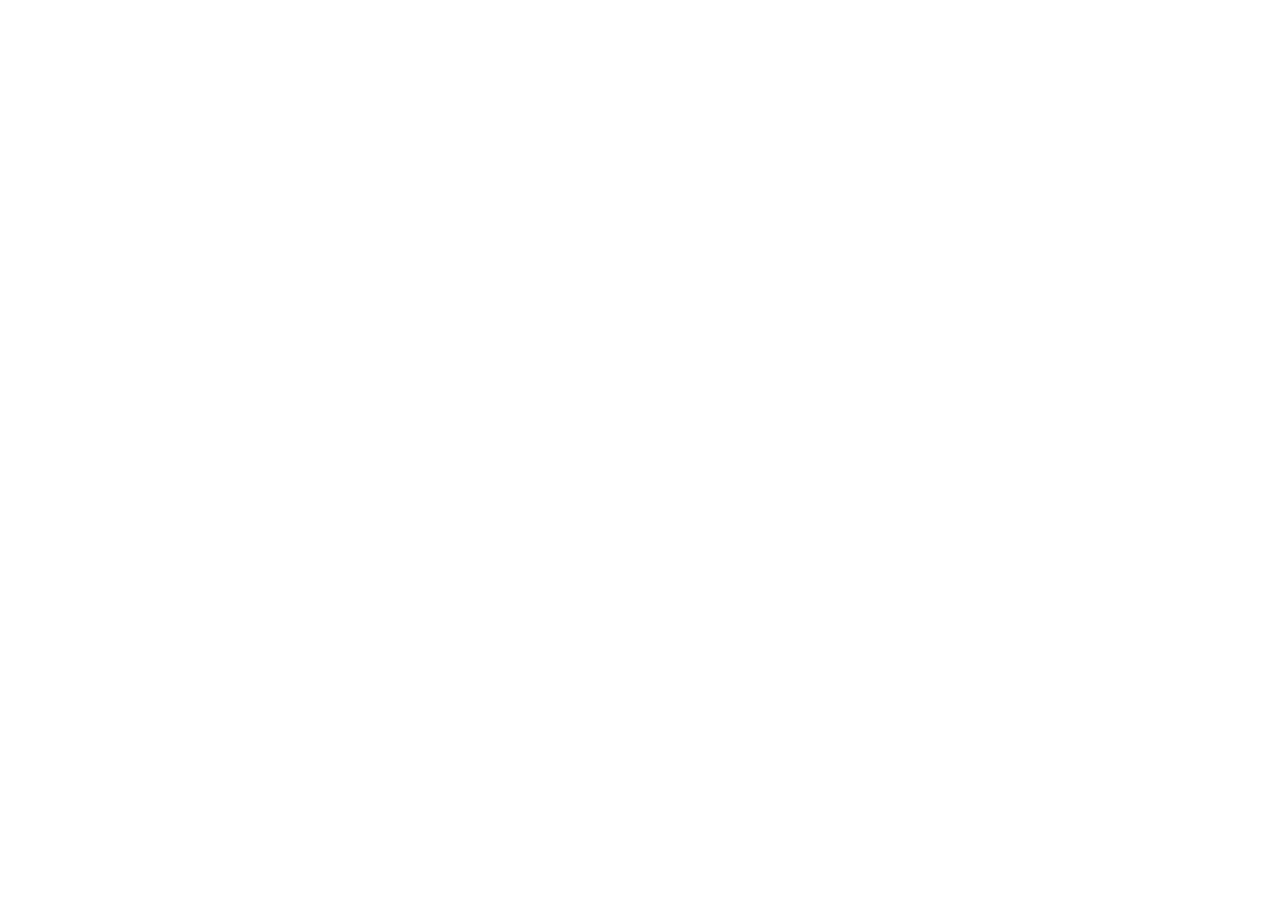
==== commit 6de486bc: "Transforma ellu-performance na pagina de escolha da Ellu - RH + DP mudou para guleite.github.io/ellu" ====
--- a/bigfive.html
+++ b/bigfive.html
@@ -2,163 +2,13 @@
 <html lang="pt-BR">
 <head>
   <meta charset="UTF-8">
-  <meta name="viewport" content="width=device-width, initial-scale=1">
-  <title>Teste Big Five gratuito — Ellü Performance</title>
-  <meta name="description" content="Faça uma análise rápida dos seus 5 grandes traços de personalidade (Big Five / OCEAN) e veja como eles aparecem no seu trabalho.">
   <meta name="robots" content="noindex, nofollow">
-  <meta name="theme-color" content="#013A36">
-  <link rel="icon" href="assets/img/logo-green.png">
-  <link rel="preconnect" href="https://fonts.googleapis.com">
-  <link rel="preconnect" href="https://fonts.gstatic.com" crossorigin>
-  <link href="https://fonts.googleapis.com/css2?family=Lexend:wght@300;400;500&family=Sora:wght@300;400;600;700&display=swap" rel="stylesheet">
-  <link rel="stylesheet" href="assets/css/style.css">
+  <title>Ellü RH + Departamento Pessoal</title>
+  <link rel="canonical" href="https://guleite.github.io/ellu-rh-dp/bigfive.html">
+  <meta http-equiv="refresh" content="0; url=https://guleite.github.io/ellu-rh-dp/bigfive.html">
+  <script>location.replace("https://guleite.github.io/ellu-rh-dp/bigfive.html" + location.search + location.hash);</script>
 </head>
 <body>
-
-<header class="site-header">
-  <div class="container">
-    <a href="index.html" class="brand" aria-label="Ellü Performance — início"><img src="assets/img/logo-cream.png" alt="Ellü Performance"></a>
-    <button class="nav-toggle" aria-label="Abrir menu" aria-expanded="false"><span></span><span></span><span></span></button>
-    <nav class="nav">
-      <a href="index.html">Início</a>
-      <a href="servicos.html">Serviços</a>
-      <a href="index.html#metodo">Método</a>
-      <a href="index.html#sobre">Sobre</a>
-      <div class="nav-drop">
-        <button type="button" class="nav-drop__btn is-active" aria-expanded="false" aria-controls="menu-testes">Testes Comportamentais <svg viewBox="0 0 24 24" fill="none" stroke="currentColor" stroke-width="2.2" stroke-linecap="round" stroke-linejoin="round" aria-hidden="true"><path d="M6 9l6 6 6-6"/></svg></button>
-        <div class="nav-drop__menu" id="menu-testes">
-          <a href="disc.html"><b>Teste DISC</b><small>Seu estilo de comportamento em 4 minutos</small></a>
-          <a href="bigfive.html" class="is-active" aria-current="page"><b>Big Five</b><small>Os 5 grandes traços da sua personalidade</small></a>
-        </div>
-      </div>
-      <a href="#" class="btn btn--orange" data-contact="menu">Fale com a Ellü</a>
-    </nav>
-  </div>
-</header>
-
-<main>
-  <section class="page-hero grain on-dark" style="padding-bottom:0">
-    <div class="container" style="text-align:center">
-      <span class="eyebrow reveal"><span class="dots"></span> Análise rápida de personalidade</span>
-      <h1 class="reveal" data-delay="1" style="margin-inline:auto">Conheça os seus <span class="hl">5 grandes traços</span></h1>
-      <p class="lead reveal" data-delay="2" style="margin-inline:auto">O Big Five (OCEAN) é o modelo de personalidade mais estudado pela psicologia. Descubra como você pensa, se relaciona, se organiza e reage à pressão — e o que isso significa no seu trabalho.</p>
-    </div>
-    <svg class="wave" viewBox="0 0 1440 120" preserveAspectRatio="none" aria-hidden="true" style="margin-top:180px"><path fill="#F3ECE2" d="M0 70c180 40 360 50 560 20S960 0 1160 20s220 60 280 70v30H0z"/></svg>
-  </section>
-
-  <section class="disc-app">
-    <div class="container">
-      <div class="disc-card b5" id="bigfive">
-
-        <!-- Intro -->
-        <div class="disc-screen disc-intro is-active" data-screen="intro">
-          <div class="b5-letters" aria-hidden="true"><span>O</span><span>C</span><span>E</span><span>A</span><span>N</span></div>
-          <h2>Como é a sua personalidade no trabalho?</h2>
-          <p>Você vai ler 20 afirmações curtas. Para cada uma, diga o quanto ela <strong>descreve você hoje</strong>. Não existe resposta certa nem traço melhor ou pior — seja sincero(a) e vá pela primeira impressão.</p>
-          <div class="disc-facts">
-            <span><svg viewBox="0 0 24 24" fill="none" stroke="currentColor" stroke-width="2" stroke-linecap="round"><circle cx="12" cy="12" r="9"/><path d="M12 7v5l3 2"/></svg> Cerca de 3 minutos</span>
-            <span><svg viewBox="0 0 24 24" fill="none" stroke="currentColor" stroke-width="2" stroke-linecap="round" stroke-linejoin="round"><path d="M9 11l3 3L22 4"/><path d="M21 12v7a2 2 0 0 1-2 2H5a2 2 0 0 1-2-2V5a2 2 0 0 1 2-2h11"/></svg> 20 afirmações</span>
-            <span><svg viewBox="0 0 24 24" fill="none" stroke="currentColor" stroke-width="2" stroke-linecap="round" stroke-linejoin="round"><path d="M12 2l3 6 7 1-5 5 1 7-6-3-6 3 1-7-5-5 7-1z"/></svg> Mapa dos 5 traços na hora</span>
-          </div>
-          <form class="disc-start" novalidate>
-            <div class="qfield big"><input id="b5-name" name="nome" placeholder=" " autocomplete="given-name"><label for="b5-name">Como podemos te chamar?</label></div>
-            <button type="submit" class="btn btn--orange btn--lg">Começar a análise
-              <svg viewBox="0 0 24 24" fill="none" stroke="currentColor" stroke-width="2" stroke-linecap="round" stroke-linejoin="round"><path d="M5 12h14M13 6l6 6-6 6"/></svg></button>
-          </form>
-        </div>
-
-        <!-- Afirmações -->
-        <div class="disc-screen disc-q" data-screen="quiz">
-          <div class="disc-q-top">
-            <span class="disc-q-count">Afirmação <span class="qn">1</span> de 20</span>
-            <div class="disc-bar b5-bar"><i></i></div>
-          </div>
-          <p class="b5-ask">O quanto esta frase descreve você?</p>
-          <h3 class="disc-q-title b5-statement"></h3>
-          <div class="likert" role="radiogroup" aria-label="Escolha de 1 a 5">
-            <button type="button" class="lk" data-v="1"><i></i><span>Discordo totalmente</span></button>
-            <button type="button" class="lk" data-v="2"><i></i><span>Discordo</span></button>
-            <button type="button" class="lk" data-v="3"><i></i><span>Neutro</span></button>
-            <button type="button" class="lk" data-v="4"><i></i><span>Concordo</span></button>
-            <button type="button" class="lk" data-v="5"><i></i><span>Concordo totalmente</span></button>
-          </div>
-          <div class="qnav">
-            <button type="button" class="qback disc-back"><svg viewBox="0 0 24 24" fill="none" stroke="currentColor" stroke-width="2" stroke-linecap="round" stroke-linejoin="round"><path d="M19 12H5M11 18l-6-6 6-6"/></svg> Voltar</button>
-            <span class="tip">Dica: use as teclas 1 a 5</span>
-          </div>
-        </div>
-
-        <!-- Processando -->
-        <div class="disc-screen disc-loading" data-screen="loading">
-          <div class="b5-spin"><i></i><i></i><i></i><i></i><i></i></div>
-          <h3 style="color:var(--green-900)">Calculando seus 5 traços…</h3>
-          <p style="color:var(--ink-soft)">Estamos desenhando o seu mapa de personalidade.</p>
-        </div>
-
-        <!-- Resultado -->
-        <div class="disc-screen disc-result" data-screen="result"></div>
-
-      </div>
-    </div>
-  </section>
-
-  <!-- Os 5 fatores -->
-  <section class="sec">
-    <div class="container">
-      <div class="sec-head center">
-        <span class="eyebrow reveal"><span class="dots"></span> Entenda o modelo</span>
-        <h2 class="reveal" data-delay="1">O que é o Big Five (OCEAN)?</h2>
-        <p class="reveal" data-delay="2">Em vez de colocar você em uma “caixinha”, o Big Five mede cinco traços que todo mundo tem, em intensidades diferentes. É o modelo com mais respaldo científico sobre personalidade — e um ótimo ponto de partida para autoconhecimento e desenvolvimento.</p>
-      </div>
-      <div class="b5-grid">
-        <div class="profile-card reveal" style="border-color:var(--b5-o)"><b style="color:var(--b5-o)">O</b><h3>Abertura</h3><p>Curiosidade, criatividade e disposição para o novo.</p></div>
-        <div class="profile-card reveal" data-delay="1" style="border-color:var(--b5-c)"><b style="color:var(--b5-c)">C</b><h3>Conscienciosidade</h3><p>Organização, disciplina e foco em cumprir o combinado.</p></div>
-        <div class="profile-card reveal" data-delay="2" style="border-color:var(--b5-e)"><b style="color:var(--b5-e)">E</b><h3>Extroversão</h3><p>Energia social, comunicação e gosto por estar com pessoas.</p></div>
-        <div class="profile-card reveal" data-delay="3" style="border-color:var(--b5-a)"><b style="color:var(--b5-a)">A</b><h3>Amabilidade</h3><p>Empatia, cooperação e confiança nas relações.</p></div>
-        <div class="profile-card reveal" data-delay="4" style="border-color:var(--b5-n)"><b style="color:var(--b5-n)">N</b><h3>Estabilidade emocional</h3><p>Como você lida com pressão, preocupação e frustração.</p></div>
-      </div>
-      <p class="b5-also reveal">Quer olhar também para o seu estilo de comportamento? <a href="disc.html">Faça o teste DISC →</a></p>
-    </div>
-  </section>
-
-  <section class="sec sec--green grain on-dark cta-band">
-    <div class="container">
-      <span class="eyebrow reveal"><span class="dots"></span> Para empresas</span>
-      <h2 class="reveal" data-delay="1" style="color:var(--cream-50)">Personalidade certa, <span class="hl">no lugar certo.</span></h2>
-      <p class="reveal" data-delay="2" style="color:rgba(243,236,226,.8)">Usamos análises de personalidade e comportamento para contratar com mais acerto, montar times complementares e desenvolver líderes a partir de quem eles realmente são.</p>
-      <div class="hero-ctas reveal" data-delay="3">
-        <a href="#" class="btn btn--orange btn--lg" data-contact="big five - mapa do time">Quero mapear meu time
-          <svg viewBox="0 0 24 24" fill="none" stroke="currentColor" stroke-width="2" stroke-linecap="round" stroke-linejoin="round"><path d="M5 12h14M13 6l6 6-6 6"/></svg></a>
-      </div>
-    </div>
-  </section>
-</main>
-
-<footer class="site-footer">
-  <div class="container">
-    <div class="footer-grid">
-      <div>
-        <img class="logo" src="assets/img/logo-cream-full.png" alt="Ellü Performance">
-        <p style="max-width:22em">Consultoria em pessoas e performance. Desenvolvemos líderes e equipes e cuidamos do Departamento Pessoal de empresas que querem crescer com a sua gente.</p>
-      </div>
-      <div>
-        <h4>Navegue</h4>
-        <ul><li><a href="index.html">Início</a></li><li><a href="servicos.html">Serviços</a></li><li><a href="disc.html">Teste DISC</a></li><li><a href="bigfive.html">Teste Big Five</a></li><li><a href="index.html#sobre">Sobre</a></li></ul>
-      </div>
-      <div>
-        <h4>Serviços</h4>
-        <ul><li><a href="servicos.html#lideres">Treinamento de líderes</a></li><li><a href="servicos.html#equipes">Treinamento de equipes</a></li><li><a href="servicos.html#business-partner">Business Partner</a></li><li><a href="servicos.html#analise">Análise comportamental</a></li><li><a href="servicos.html#engenharia">Engenharia de equipes</a></li><li><a href="servicos.html#dp">Departamento Pessoal</a></li></ul>
-      </div>
-      <div>
-        <h4>Contato</h4>
-        <ul><li><a href="#" data-contact="rodape">Falar pelo WhatsApp</a></li><li>contato@elluperformance.com.br</li><li>Atendimento presencial e online</li></ul>
-      </div>
-    </div>
-    <div class="footer-bottom"><span>© <span id="year"></span> Ellü Performance. Todos os direitos reservados.</span><span>Proposta desenvolvida por Concept Agência</span></div>
-  </div>
-</footer>
-
-<script src="assets/js/main.js"></script>
-<script src="assets/js/bigfive.js"></script>
+  <p>Esta página mudou de endereço: <a href="https://guleite.github.io/ellu-rh-dp/bigfive.html">guleite.github.io/ellu-rh-dp/bigfive.html</a></p>
 </body>
 </html>
